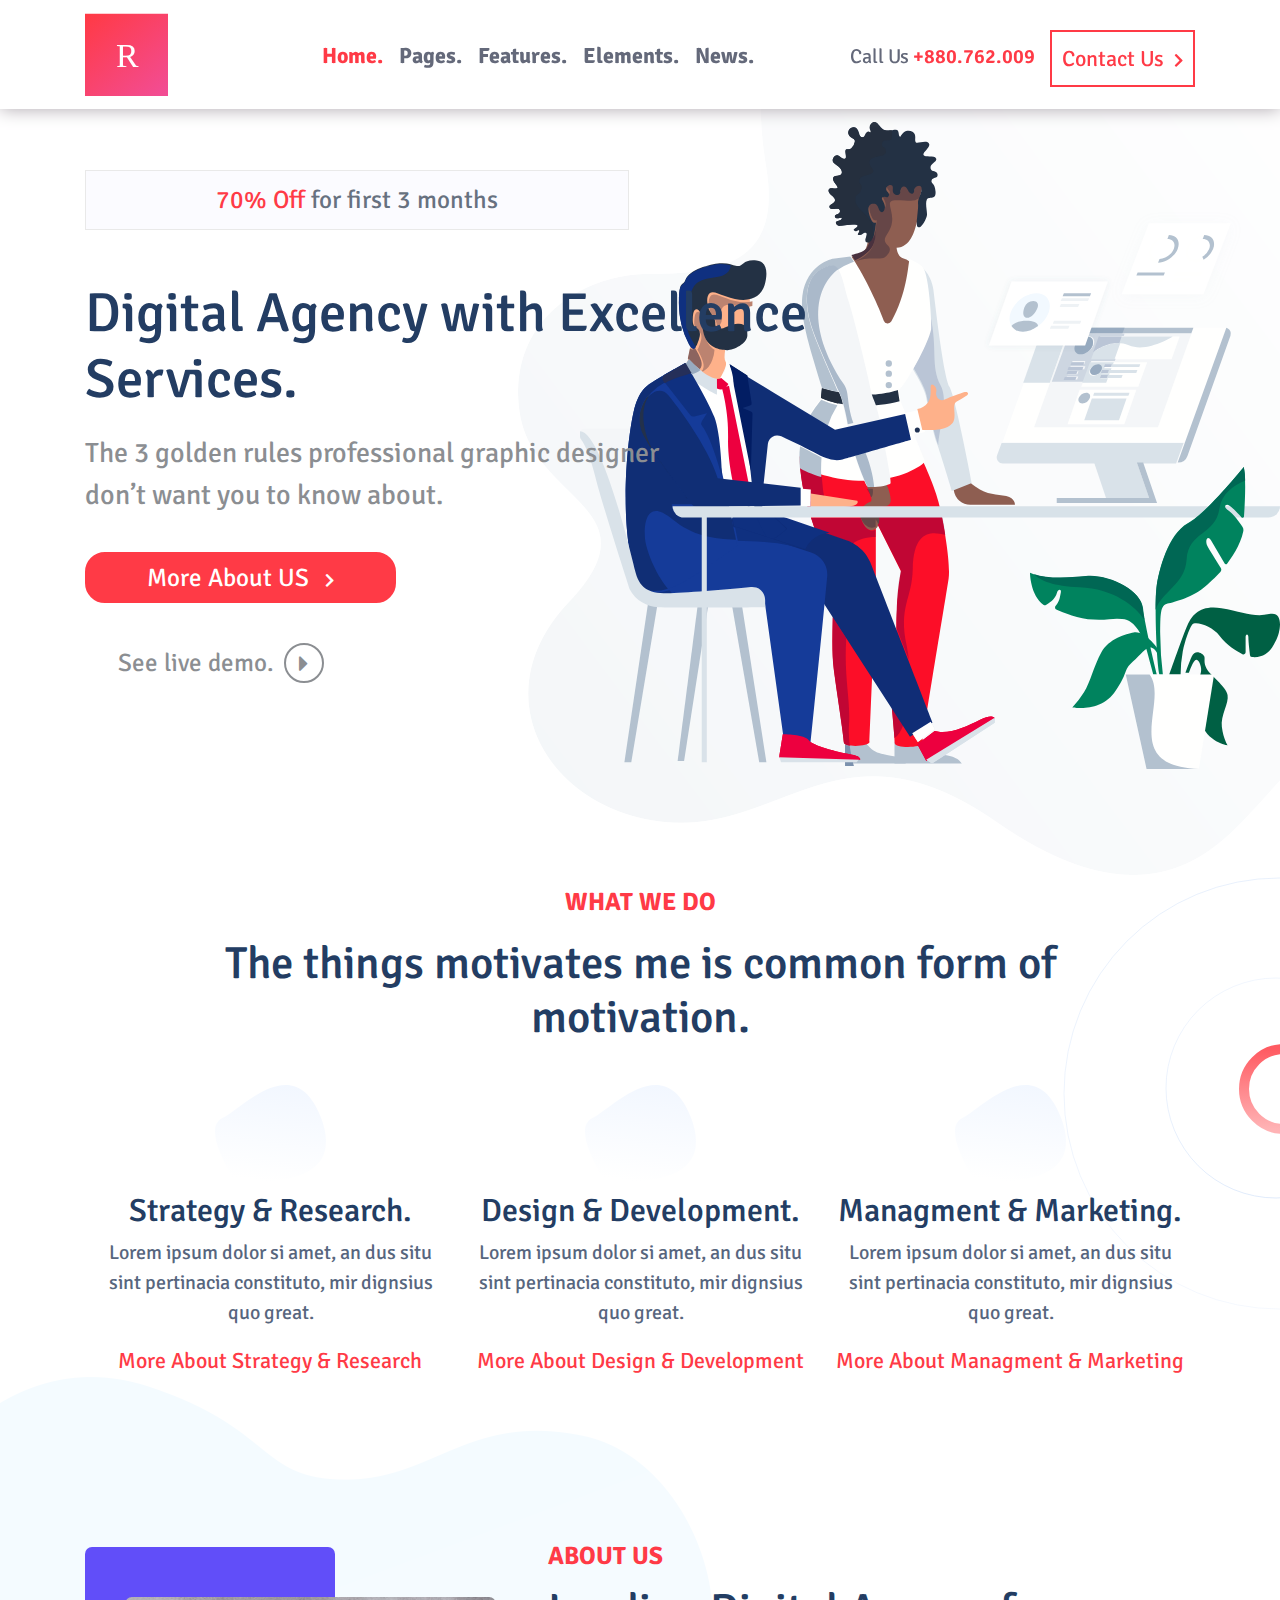
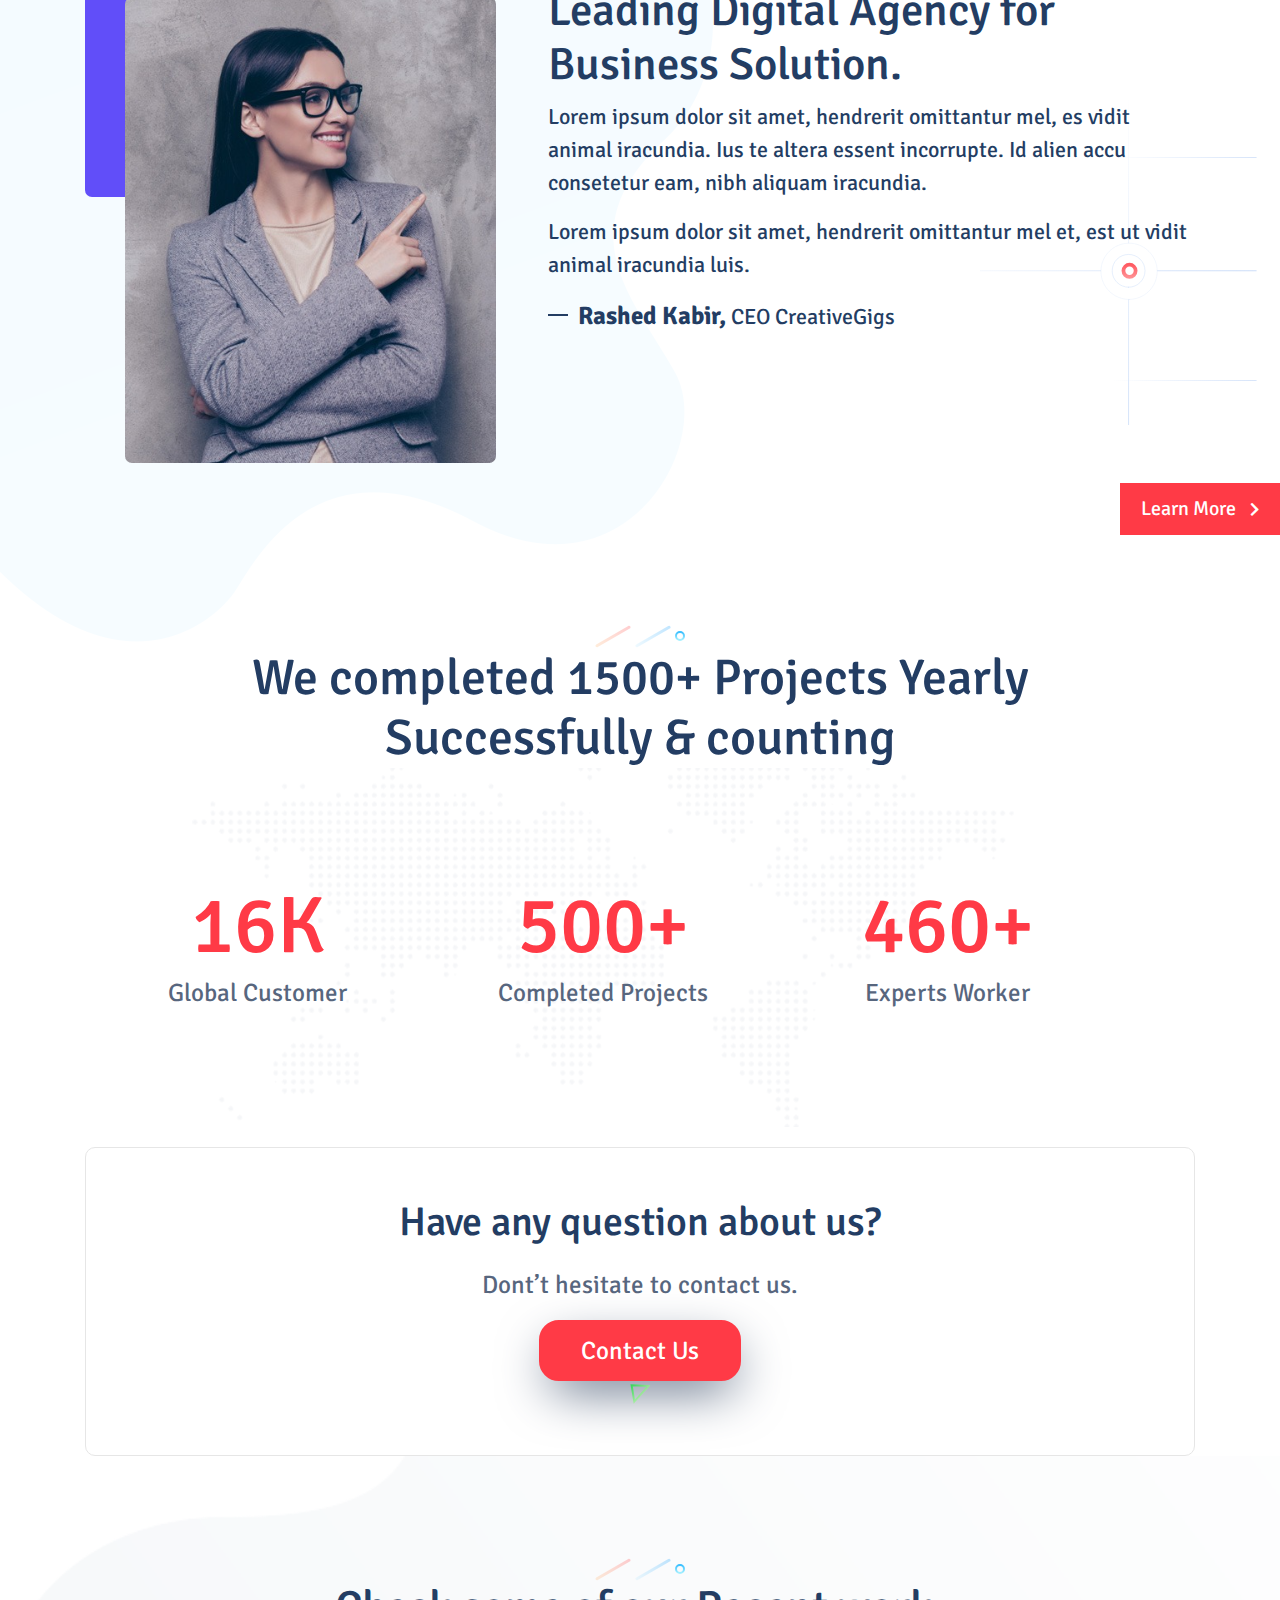
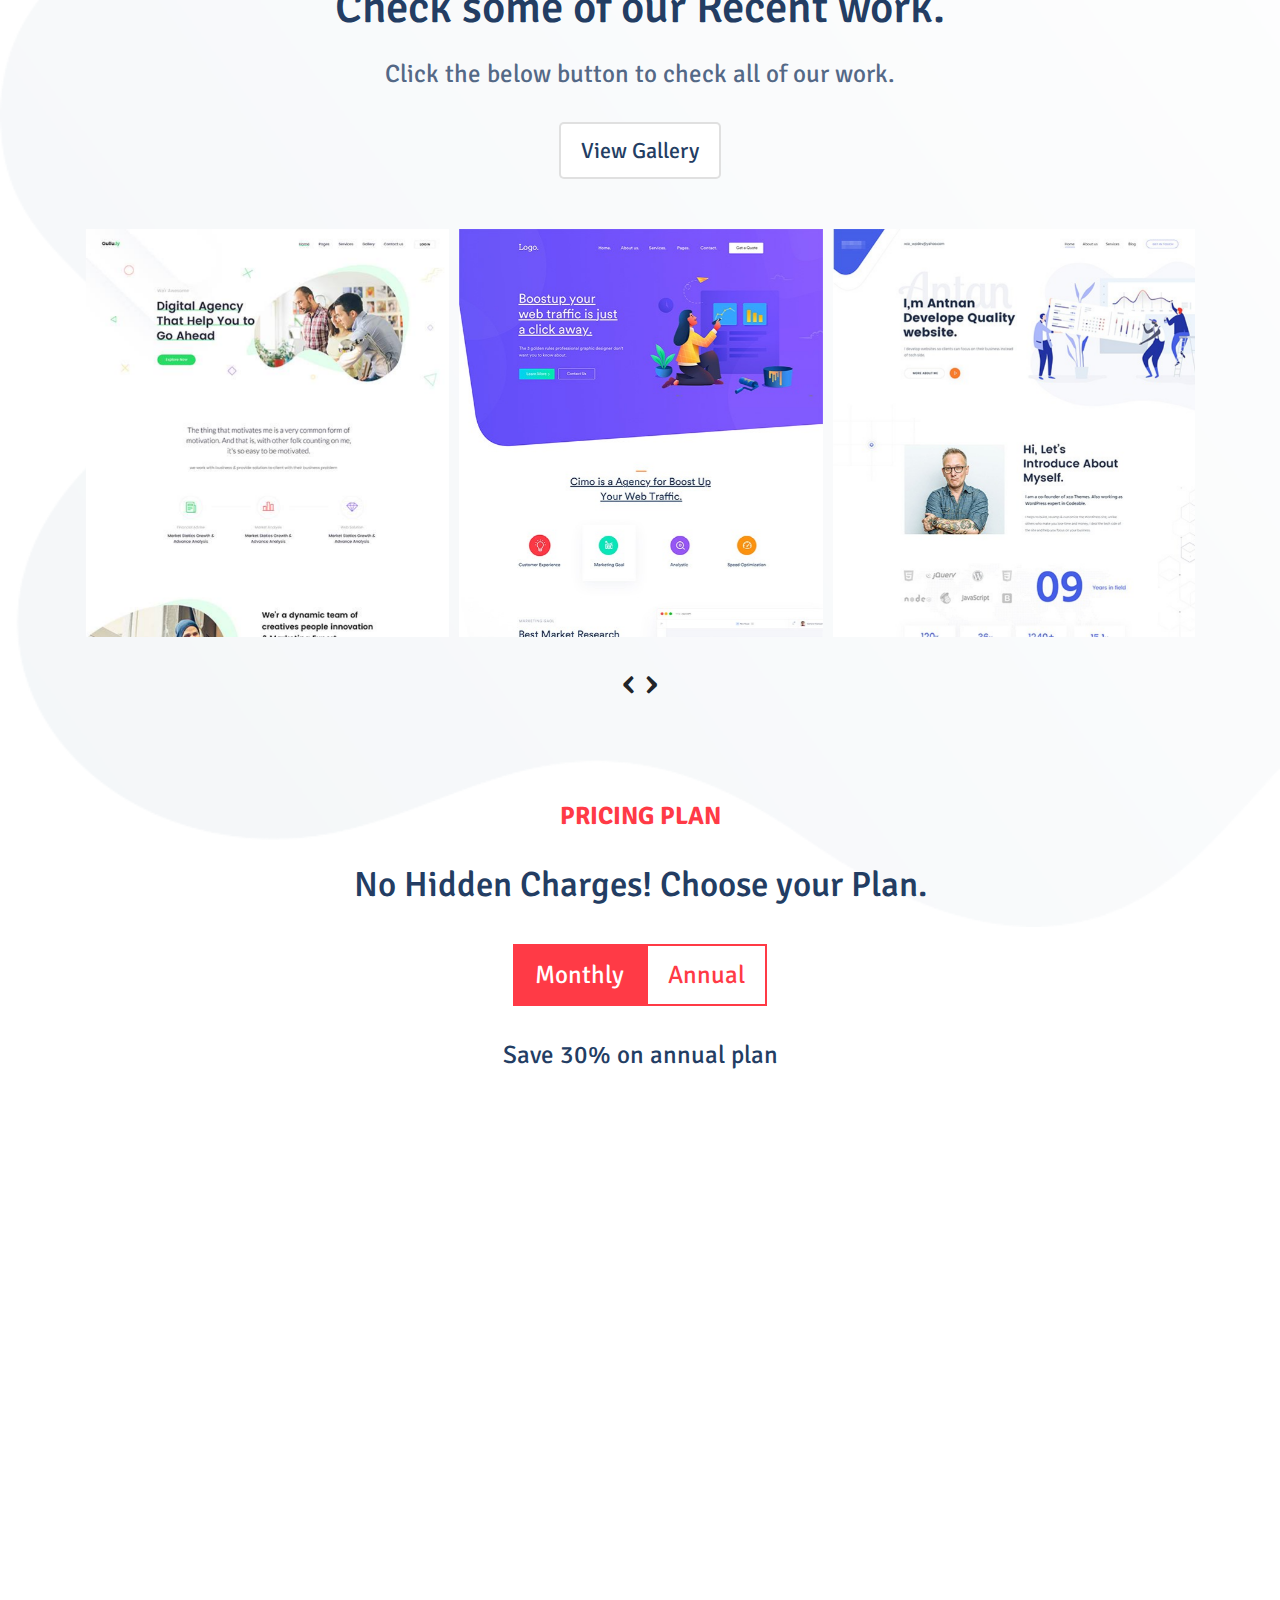
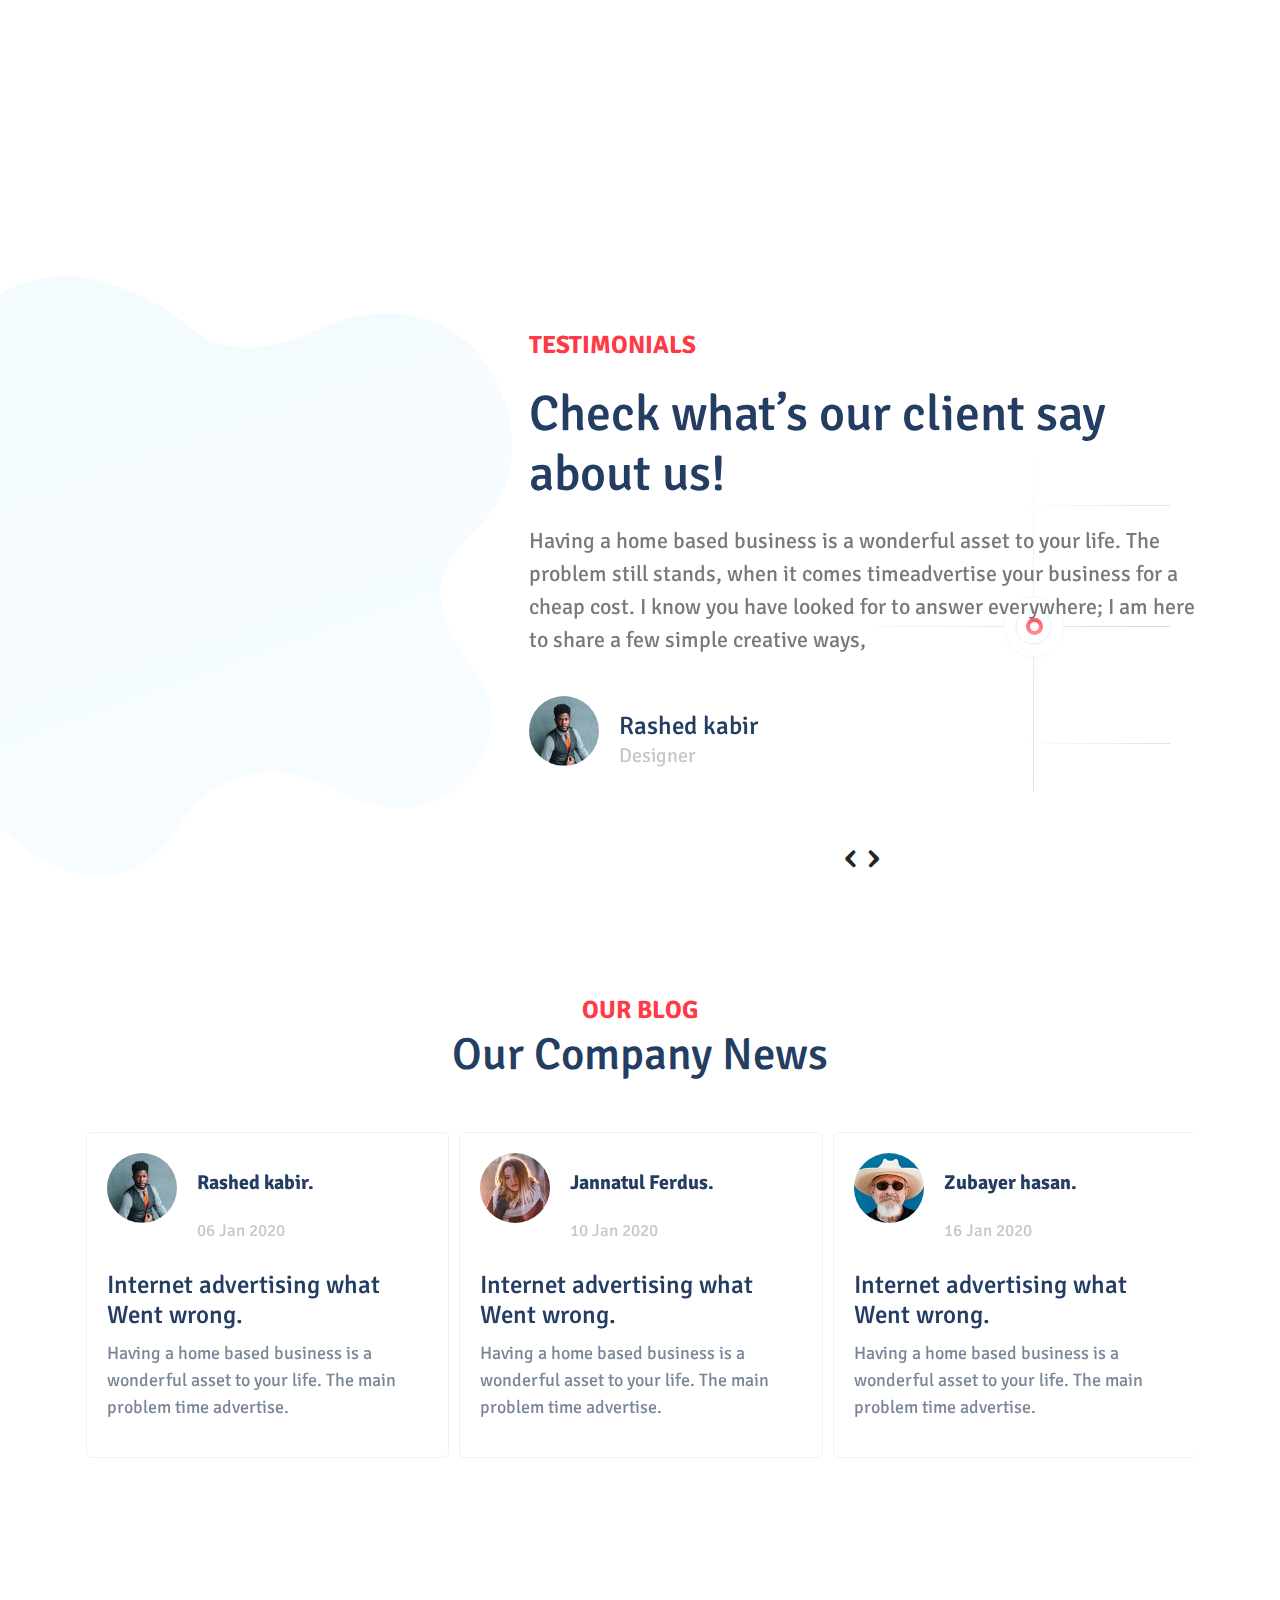
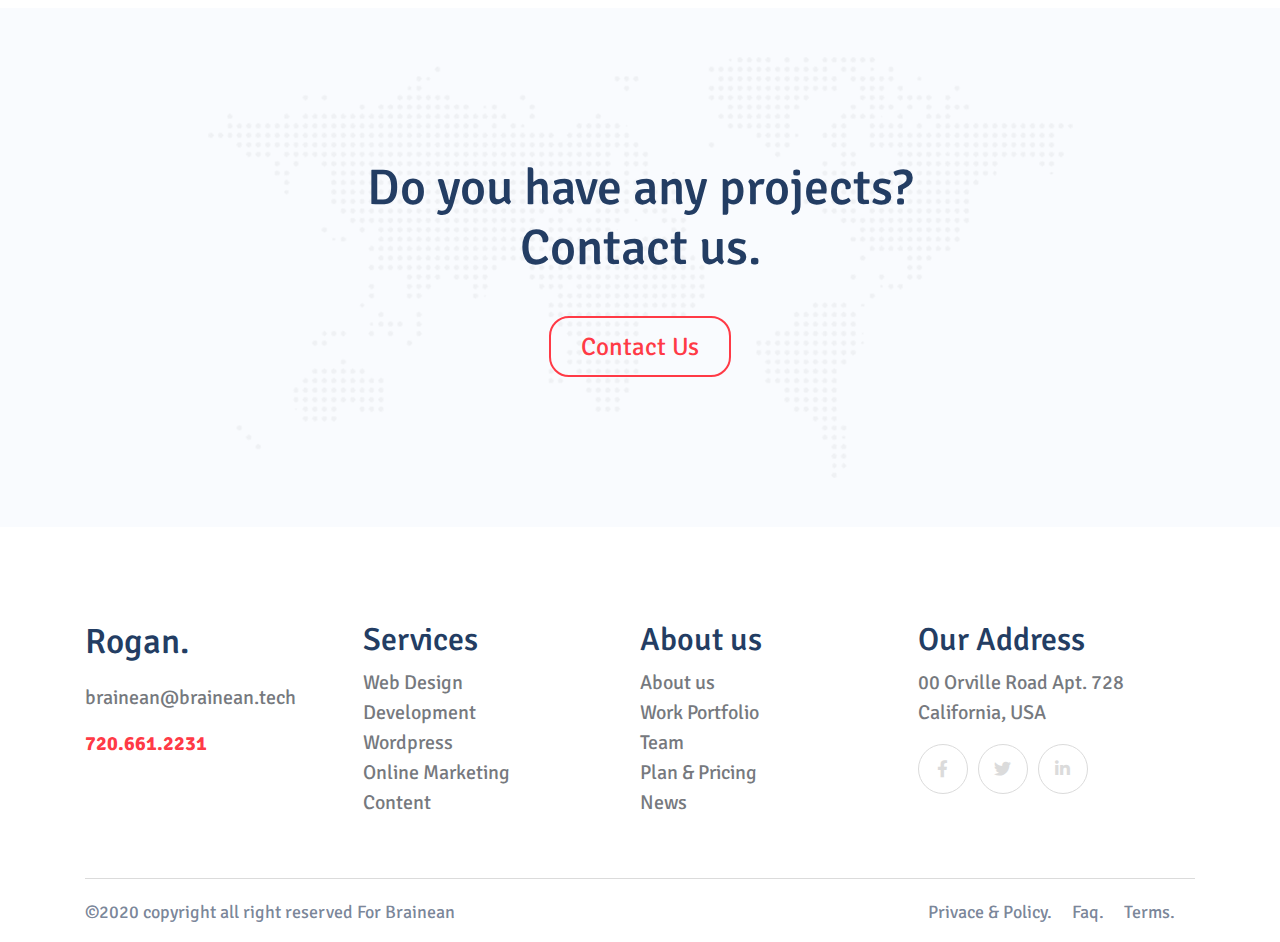
==== index.html @ cb2c621e "First Commit" ====
<!DOCTYPE html>
<html lang="en">
<head>
    <meta charset="UTF-8">
    <meta name="viewport" content="width=device-width, initial-scale=1.0">
    <meta http-equiv="X-UA-Compatible" content="ie=edge">
    <title>creativegigs</title>
    <link rel="icon" href="images/logo/logo.svg">
    <!-- ========== CSS files ========== -->
    <link rel="stylesheet" href="CSS/all.css">
    <link rel="stylesheet" href="CSS/animate.css">
    <link rel="stylesheet" href="CSS/bootstrap 4_4_1.min.css">
    <link rel="stylesheet" href="CSS/owl.carousel.min.css">
    <link rel="stylesheet" href="CSS/owl.theme.default.min.css">
    <link rel="stylesheet" href="CSS/main.css">    
    <!-- ========== google font ======== -->
    <link href="https://fonts.googleapis.com/css?family=Signika&display=swap" rel="stylesheet">
    <!-- ========== font_awesome for icons ======== -->
    <link rel="stylesheet" href="https://cdnjs.cloudflare.com/ajax/libs/font-awesome/5.12.0/css/all.min.css">
</head>
<body>
    <!-- ========== Start navbar ========== -->
    <nav class="navbar navbar-expand-lg navbar-light fixed-top">
        <div class="container">
            <a class="navbar-brand" href="index.html">
                <img src="images/logo/logo.svg" alt="">
            </a>
            <button class="navbar-toggler" type="button" data-toggle="collapse" data-target="#navbarNav" aria-controls="navbarNav" aria-expanded="false" aria-label="Toggle navigation">
            <span class="navbar-toggler-icon"></span>
            </button>
            <div class="collapse navbar-collapse" id="navbarNav">
                <ul class="navbar-nav">
                    <li class="nav-item active">
                        <a class="nav-link active" href="index.html">Home.</a>
                    </li>
                    <li class="nav-item dropdown">
                        <a class="nav-link" href="#" id="navbarDropdown" role="button" data-toggle="dropdown" aria-haspopup="true" aria-expanded="false">Pages.</a>
                        <div class="dropdown-menu" aria-labelledby="navbarDropdown">
                            <a class="dropdown-item" href="about_us.html">About Us</a>
                            <a class="dropdown-item" href="team page.html">Team</a>
                            <a class="dropdown-item" href="services.html">Services</a>
                            <a class="dropdown-item" href="contact us.html">Contact Us</a>
                        </div>
                    </li>
                    <li class="nav-item">
                        <a class="nav-link" href="#">Features.</a>
                    </li>
                    <li class="nav-item">
                        <a class="nav-link" href="#">Elements.</a>
                    </li>
                    <li class="nav-item">
                        <a class="nav-link" href="#">News.</a>
                    </li>
                </ul>
                <div class="nav_cotacts">
                    <p>Call Us <span>+880.762.009</span></p>
                    <button>Contact Us <i class="fas fa-chevron-right"></i></button>
                </div>
            </div>
        </div>
    </nav>
    <!-- ========== End navbar ========== -->
    <!-- ========== Start header ========== -->
    <header class="header">
        <div class="container">
            <div class="header_left">
                <p class="discount wow bounceInDown"><span>70% Off </span>for first 3 months</p>
                <h1 class="wow bounceInUp">Digital Agency with Excellence Services.</h1>
                <p class="wow bounceInUp" data-wow-delay = "0.3s">The 3 golden rules professional graphic designer don’t want you to know about.</p>
                <div class="more">
                    <button class="wow bounceInLeft">More About US <i class="fas fa-chevron-right"></i></button>
                    <a class="wow bounceInLeft" data-wow-delay = "0.3s" href="#">See live demo. <i class="fas fa-caret-right"></i></a>
                </div>
            </div>
        </div>
        <div class="header_right">
            <!-- Moving images --> 
            <div class="moving_header_imgs">
                <img src="images/shape/shape-1.svg" alt="">
                <img src="images/shape/shape-62.svg" alt="">
                <img src="images/shape/shape-57.svg" alt="">
                <img src="images/shape/shape-59.svg" alt="">
                <img src="images/shape/shape-56.svg" alt="">
                <img src="images/shape/shape-58.svg" alt="">
                <img src="images/shape/oval-1.svg" alt="">
            </div>
            <!-- main images --> 
            <div class="vector_images">
                <img src="images/shape/banner-shape1.svg" class="wow bounceInLeft" alt="" >
                <img src="images/shape/banner-shape2.svg" class="wow bounceInRight" alt="">
                <img src="images/shape/banner-shape3.svg" class="wow bounceInDown" alt="">
            </div>
        </div>
    </header>
    <!-- ========== End header ========== -->
    <!-- ========== Start things_motivates ========== -->
    <div class="things">
        <img src="images/shape/shape-63.svg" alt="" id="things_net_img">
        <div class="container">
            <div class="things_top">
                <p>WHAT WE DO</p>
                <h1>The things motivates me is common form of motivation.</h1>
            </div>
            <div class="things_bottom">
                <div class="thing_motive">
                    <img src="images/shape/shape-2.svg" alt="">
                    <img class="wow bounceInDown" src="images/icon/icon1.svg" alt="">
                    <h2>Strategy & Research.</h2>
                    <p>Lorem ipsum dolor si amet, an dus situ sint pertinacia constituto, mir dignsius quo great.</p>
                    <a href="#">More About Strategy & Research</a>
                </div>
                <div class="thing_motive">
                    <img src="images/shape/shape-2.svg" alt="">
                    <img class="wow bounceInDown" src="images/icon/icon2.svg" alt="">
                    <h2>Design & Development.</h2>
                    <p>Lorem ipsum dolor si amet, an dus situ sint pertinacia constituto, mir dignsius quo great.</p>
                    <a href="#">More About Design & Development</a>
                </div>
                <div class="thing_motive">
                    <img src="images/shape/shape-2.svg" alt="">
                    <img class="wow bounceInDown" src="images/icon/icon3.svg" alt="">
                    <h2>Managment & Marketing.</h2>
                    <p>Lorem ipsum dolor si amet, an dus situ sint pertinacia constituto, mir dignsius quo great.</p>
                    <a href="#">More About Managment & Marketing</a>
                </div>
            </div>
        </div>             
    </div>
    <!-- ========== End things_motivates ========== -->
    <!-- ========== start about_us ========== -->    
    <img class="wow bounceInRight" src="images/shape/shape-64.svg" id = "about_us_R_img" alt="">
    <div class="about_us">
        <div class="about_us_left">
            <img src="images/shape/shape-66.svg" alt="" id="about_net_img">
        </div>
        <div class="container">
            <div class="total_content_about">                
                <div class="about_content_left">
                    <div class="square_shape"></div>
                    <img src="images/home/1.jpg" alt="">
                </div>
                <div class="about_content_right">
                    <span>ABOUT US</span>
                    <h1>Leading Digital Agency for Business Solution.</h1>
                    <p>Lorem ipsum dolor sit amet, hendrerit omittantur mel, es vidit animal iracundia. Ius te altera essent incorrupte. Id alien accu consetetur eam, nibh aliquam iracundia.</p>
                    <p>Lorem ipsum dolor sit amet, hendrerit omittantur mel et, est ut vidit animal iracundia luis.</p>
                    <p><span id="span_about_CEO">Rashed Kabir,</span> CEO CreativeGigs</p>
                    <img class="wow bounceInRight" src="images/shape/signature.png" alt="">
                </div>
            </div>
        </div>        
    </div>
    <button id = "about_us_R_btn">Learn More <i class="fas fa-chevron-right"></i></button>
    <!-- ========== End about_us ========== -->
    <!-- ========== Start Projects ========== -->
    <div class="projects">
        <div class="container">
            <div class="projects_imgs_moving">
                <img src="images/shape/shape-55.svg" alt="">
                <img src="images/shape/shape-59.svg" alt="">      
                <img src="images/shape/shape-62.svg" alt="">        
            </div>
            <h1>We completed 1500+ Projects Yearly Successfully & counting</h1>
            <div class="total_projects">
                <div class="project_prop">
                    <h1><span class="counter">16</span>K</h1>
                    <p>Global Customer</p>
                </div>
                <div class="project_prop">
                    <h1><span class="counter">500</span>+</h1>
                    <p>Completed Projects</p>
                </div>
                <div class="project_prop">
                    <h1><span class="counter">460</span>+</h1>
                    <p>Experts Worker</p>
                </div>
            </div>
            <div class="question">
                <div class="que_left">
                    <h2>Have any question about us?</h2>
                    <p>Dont’t hesitate to contact us.</p>
                </div>
                <div class="que_right">
                    <button>Contact Us</button>
                </div>
                <img src="images/shape/shape-61.svg" alt="">
            </div>
        </div>
    </div>    
    <!-- ========== End Projects ========== -->
    <!-- ========== Start Work ========== -->
    <div class="work">
        <div class="container">
            <div class="work_imgs_moving">
                <img src="images/shape/shape-55.svg" alt="">
                <img src="images/shape/shape-59.svg" alt="">      
                <img src="images/shape/shape-62.svg" alt="">        
            </div>
            <div class="left_work">
                <h1>Check some of our Recent work.</h1>
                <p>Click the below button to check all of our work.</p>
            </div>
        </div>
        <div class="right_work">
            <button>View Gallery</button>
        </div>          
        <div class="container">                
            <div class="owl-one owl-carousel owl-theme">
                <div class="item">
                    <div class="slider_div">
                        <span>+</span>
                    </div>
                    <img src="images/portfolio/1.jpg" alt="">
                </div>            
                <div class="item">
                    <div class="slider_div">
                        <span>+</span>
                    </div>
                    <img src="images/portfolio/2.jpg" alt="">
                </div>
                <div class="item">
                    <div class="slider_div">
                        <span>+</span>
                    </div>
                    <img src="images/portfolio/3.jpg" alt="">
                </div>
                <div class="item">
                    <div class="slider_div">
                        <span>+</span>
                    </div>
                    <img src="images/portfolio/4.jpg" alt="">
                </div>
            </div>   
        </div>               
    </div>
    <!-- ========== End Work ========== -->
    <!-- ========== Start Pricing_plan ========== -->
    <div class="pricing_plan">
        <div class="container">
            <div class="pricing_header">
                <span>PRICING PLAN</span>
                <h1>No Hidden Charges! Choose your Plan.</h1>
            </div>
            <div class="pricing_buttons">
                <button class="active">Monthly</button>
                <button>Annual</button>
            </div>
            <p id="para_after_pricBTNS">Save 30% on annual plan</p>
            <!-- ======= Table ---------- -->
            <div class="price_table">
                <div class="table_pro wow bounceInLeft" data-wow-delay="1.8s" id="fir_col_TABLE">
                    <ul>
                        <li>Full Access Library</li>
                        <li>Multiple User</li>
                        <li>Refund</li>
                        <li>24/7 Support</li>
                    </ul>
                </div>
                <div class="table_pro wow bounceInLeft" data-wow-delay="1.5s">
                    <ul>
                        <li>
                            <h1>$2300<sub>/MO</sub></h1>
                            <h2>Sandwich</h2>
                            <p>REGULER</p>
                        </li>
                        <li class="false_sign">
                            <p class="mob_spec">Full Access Library</p>
                            <span>X</span>
                        </li>
                        <li class="false_sign">
                            <p class="mob_spec">Full Access Library</p>
                            <span>X</span>
                        </li>
                        <li class="false_sign">
                            <p class="mob_spec">Full Access Library</p>
                            <span>X</span>
                        </li>
                        <li class="true_sign">
                            <p class="mob_spec">Full Access Library</p>
                            <i class="fas fa-check"></i>
                        </li>
                        <li class="choosen_plan">
                            <button>Choosen Plan</button>
                            <p>Get your 30 day free trial</p>
                        </li>
                    </ul>
                </div>
                <div class="table_pro wow bounceInLeft" data-wow-delay="1s">
                    <ul>
                        <li>
                            <h1>$6000<sub>/MO</sub></h1>
                            <h2>Subway</h2>
                            <p>PREMIUM</p>
                        </li>
                        <li class="false_sign">
                            <p class="mob_spec">Full Access Library</p>
                            <span>X</span>
                        </li>
                        <li class="false_sign">
                            <p class="mob_spec">Full Access Library</p>
                            <span>X</span>
                        </li>
                        <li class="true_sign">
                            <p class="mob_spec">Full Access Library</p>
                            <i class="fas fa-check"></i>
                        </li>
                        <li class="true_sign">
                            <p class="mob_spec">Full Access Library</p>
                            <i class="fas fa-check"></i>
                        </li>
                        <li class="choosen_plan">
                            <button>Choosen Plan</button>
                            <p>Get your 30 day free trial</p>
                        </li>
                    </ul>
                </div>
                <div class="table_pro wow bounceInLeft" data-wow-delay="0.5s">
                    <ul>
                        <li>
                            <h1>$9500<sub>/MO</sub></h1>
                            <h2>Burger</h2>
                            <p>CORPORATE</p>
                        </li>
                        <li class="true_sign">
                            <p class="mob_spec">Full Access Library</p>
                            <i class="fas fa-check"></i>
                        </li>
                        <li class="true_sign">
                            <p class="mob_spec">Full Access Library</p>
                            <i class="fas fa-check"></i>
                        </li>
                        <li class="true_sign">
                            <p class="mob_spec">Full Access Library</p>
                            <i class="fas fa-check"></i>
                        </li>
                        <li class="true_sign">
                            <p class="mob_spec">Full Access Library</p>
                            <i class="fas fa-check"></i>
                        </li>
                        <li class="choosen_plan">
                            <button>Choosen Plan</button>
                            <p>Get your 30 day free trial</p>
                        </li>
                    </ul>
                </div>
            </div>
        </div>
    </div>
    <!-- ========== End Pricing_plan ========== -->
    <!-- ========== Start client_say ========== -->
    <div class="client_say">
        <div class="client_left">
            <img src="images/shape/2.png" alt="">
            <div class="clients_photos wow jello" data-wow-delay="0.8s">
                <img src="images/home/2.jpg" alt="">
                <img src="images/home/3.jpg" alt="">
                <img src="images/home/4.jpg" alt="">
                <img src="images/home/5.jpg" alt="">
                <img src="images/home/6.jpg" alt="">
                <img src="images/home/7.jpg" alt="">
                <img src="images/shape/shape-6.svg" alt="">
            </div>
        </div>
        <div class="container">
            <div class="client_right">
                <span id="client_RHEADER">TESTIMONIALS</span>
                <h1>Check what’s our client say about us!</h1>
                <div class="owl-two owl-carousel owl-theme owl_client">
                    <div class="item">
                        <p>Having a home based business is a wonderful asset to your life. The problem still stands, when it comes timeadvertise your business for a cheap cost. I know you have looked for to answer everywhere; I am here to share a few simple creative ways,</p>
                        <div class="client_info">
                            <div class="client_img">
                                <img src="images/home/2.jpg" alt="">
                            </div>
                            <div class="client_name">
                                <h1 class="client_nam">Rashed kabir</h1>
                                <p class="client_job">Designer</p>
                            </div>
                        </div>
                    </div>
                    <div class="item">
                        <p>Having a home based business is a wonderful asset to your life. The problem still stands, when it comes timeadvertise your business for a cheap cost. I know you have looked for to answer everywhere; I am here to share a few simple creative ways,</p>
                        <div class="client_info">
                            <div class="client_img">
                                <img src="images/home/3.jpg" alt="">
                            </div>
                            <div class="client_name">
                                <h1 class="client_nam">Zubayer hasan</h1>
                                <p class="client_job">Developer</p>
                            </div>
                        </div>
                    </div>                                  
                </div>
                <img id= "last_clientR_img" src="images/shape/shape-66.svg" alt="">
            </div>
        </div>        
    </div>
    <!-- ========== End client_say ========== -->
    <!-- ========== Start our_blog ========== -->
    <div class="blog">
        <div class="container">
            <span>OUR BLOG</span>
            <h1>Our Company News</h1>
            <div class="owl-three owl-carousel owl-theme">
                <div class="item">
                    <div class="blog_info">
                        <div class="blog_img">
                            <img src="images/home/2.jpg" alt="">
                        </div>
                        <div class="blog_name">
                            <h1 class="blog_nam">Rashed kabir.</h1>
                            <p class="blog_date">06 Jan 2020</p>
                        </div>
                    </div>
                        <h2>Internet advertising what Went wrong.</h2>
                        <p>Having a home based business is a wonderful asset to your life. The main problem time advertise.</p>
                    <div class="blog_item_2">
                        <div class="blog_name">
                            <h2 class="blog_nam">Rashed kabir.</h2>
                            <p class="blog_date">06 Jan 2020</p>
                            <h1>Internet advertising what Went wrong.</h1>
                            <i class="fas fa-long-arrow-alt-right"></i>
                        </div>
                    </div>
                </div>
                <div class="item">
                    <div class="blog_info">
                        <div class="blog_img">
                            <img src="images/home/5.jpg" alt="">
                        </div>
                        <div class="blog_name">
                            <h1 class="blog_nam">Jannatul Ferdus.</h1>
                            <p class="blog_date">10 Jan 2020</p>
                        </div>
                    </div>
                        <h2>Internet advertising what Went wrong.</h2>
                        <p>Having a home based business is a wonderful asset to your life. The main problem time advertise.</p>
                    <div class="blog_item_2">
                        <div class="blog_name">
                            <h2 class="blog_nam">Jannatul Ferdus.</h2>
                            <p class="blog_date">10 Jan 2020</p>
                            <h1>Internet advertising what Went wrong.</h1>
                            <i class="fas fa-long-arrow-alt-right"></i>
                        </div>
                    </div>
                </div>      
                <div class="item">
                    <div class="blog_info">
                        <div class="blog_img">
                            <img src="images/home/6.jpg" alt="">
                        </div>
                        <div class="blog_name">
                            <h1 class="blog_nam">Zubayer hasan.</h1>
                            <p class="blog_date">16 Jan 2020</p>
                        </div>
                    </div>
                        <h2>Internet advertising what Went wrong.</h2>
                        <p>Having a home based business is a wonderful asset to your life. The main problem time advertise.</p>
                    <div class="blog_item_2">
                        <div class="blog_name">
                            <h2 class="blog_nam">Zubayer hasan.</h2>
                            <p class="blog_date">16 Jan 2020</p>
                            <h1>Internet advertising what Went wrong.</h1>
                            <i class="fas fa-long-arrow-alt-right"></i>
                        </div>
                    </div>
                </div>                             
            </div>
        </div>
    </div>
    <!-- ========== End our_blog ========== -->
    <!-- ========== Start contact_us ========== -->
    <div class="contact_us">
        <div class="container">
            <h1>Do you have any projects? Contact us.</h1>
            <button>Contact Us</button>
        </div>
    </div>
    <!-- ========== End contact_us ========== -->
    <!-- ========== Start footer ========== -->
    <footer>
        <img src="images/" alt="">
        <div class="container">
            <div class="total_footer">
                <div class="footer_div">
                    <h1>Rogan.</h1>
                    <p>brainean@brainean.tech</p>
                    <span>720.661.2231</span>
                </div>
                <div class="footer_div">
                    <h2>Services</h2>
                    <a href="#">Web Design</a>
                    <a href="#">Development</a>
                    <a href="#">Wordpress</a>
                    <a href="#">Online Marketing</a>
                    <a href="#">Content</a>
                </div>
                <div class="footer_div">
                    <h2>About us</h2>
                    <a href="#">About us</a>
                    <a href="#">Work Portfolio</a>
                    <a href="#">Team</a>
                    <a href="#">Plan & Pricing</a>
                    <a href="#">News</a>
                </div>
                <div class="footer_div">
                    <h2>Our Address</h2>
                    <p>00 Orville Road Apt. 728 California, USA</p>
                    <div class="icons_footer">
                        <i class="fab fa-facebook-f"></i>
                        <i class="fab fa-twitter"></i>
                        <i class="fab fa-linkedin-in"></i>
                    </div>
                </div>
            </div>
            <div class="footer_copyrights">
                <p>&copy;2020 copyright all right reserved For Brainean</p>
                <ul>
                    <li>
                        <a href="">Privace & Policy.</a>
                    </li>
                    <li>
                        <a href="">Faq.</a>
                    </li>
                    <li>
                        <a href="">Terms.</a>
                    </li>
                </ul>
            </div>
        </div>
    </footer>
    <!-- ========== End footer ========== -->   
    <!-- ========== Javascript files ========== -->
    <script src="JS/jquery 3_4_1.min.js"></script>
    <script src="JS/propper 1_16.min.js"></script>
    <script src="JS/bootstrap 4_4_1.min.js"></script>
    <script src="JS/owl.carousel.min.js"></script>
    <script src="JS/wow.min.js"></script>
    <!-- counter -->
    <script src="JS/waypoints.min.js"></script>
    <script src="JS/jquery.counterup.min.js"></script>
    <script>
        jQuery(document).ready(function($) {
            $('.counter').counterUp({
                delay: 5,
                time: 500
            });
        });
    </script>
    <script src="JS/main.js"></script>
</body>
</html>
---- CSS/main.css ----
/*
author:    [Brainean] 
email:     [brainean@brainean.tech] 
website:   [www.brainean.tech] 
*/

/* ========== Very small mobiles ========== */

/* ========== Generial ========== */
html , body {
    height: 100%;
    width: 100%;
}

body {
    font-family: 'Signika', sans-serif;
}

h1 , h2 {
    color: #233D63;
}

h1 {
    font-size: 35px;
}

a , a:hover {
    text-decoration: none;
}
/* ========== navbar ========== */
nav {
    background:#fff;
    -webkit-box-shadow: 0px 0px 17px 0px rgba(173,166,173,1);
    -moz-box-shadow: 0px 0px 17px 0px rgba(173,166,173,1);
    box-shadow: 0px 0px 17px 0px rgba(173,166,173,1);   
}
nav .navbar-brand img {
    width: 50%;
}

nav .navbar-nav {
    display: flex;
    align-items: center;    
    padding-bottom: 20px; 
}

nav .nav_cotacts {
    text-align: center;
    padding-bottom: 40px;
}

.navbar-light .navbar-nav .nav-link ,
nav .nav_cotacts p {
    font-size: 20px;
    color: #64697A;
}

.navbar-light .navbar-nav .dropdown .dropdown-menu .dropdown-item {
    color: #FF3A46;
    font-weight: 800;
}

.navbar-light .navbar-nav .dropdown .dropdown-menu .dropdown-item:hover {
    color: #ffff;
    background: #FF3A46;
}

.navbar-light .navbar-nav .nav-link:hover ,
.navbar-light .navbar-nav .nav-link.active {    
    color: #FF3A46;
}

nav .nav_cotacts span {
    color: #FF3A46;
    font-weight: 600;
}

nav .nav_cotacts button {
    color: #FF3A46;
    padding: 5px 15px;
    font-size: 20px;
    background: none;
    border: 1px solid #FF3A46;
    transition: 0.4s ease-in-out;
    outline: none;
} 

nav .nav_cotacts button:hover {
    background: #FF3A46;
    color: #fff;
}

.nav_cotacts button i {
    margin: 10px 0 0 5px;
    font-size: 15px;
}

/* ========== header ========== */
header {
    display: flex;
    align-items: center;
    flex-direction: column;
    position: relative;
    background-image: url("../images/shape/1.png");
    background-repeat: no-repeat;
    background-position: bottom left;
    padding: 40px 0;
}
header .header_left {
    margin-top: 120px;
    text-align: center;
}

.header_left .discount {
    background: #FBFBFF;
    border: 1px solid #E9E9E9;
    color: #677180;
    text-align: center;
    font-size: 17px;
    padding: 5px 0;
}

.header_left .discount span {
    color: #FF3A46;
} 

.header_left p {
    color: #8b8e92;
    font-size: 20px;
}

.header_left .more {
    display: flex;
    flex-flow: column;
}

.header_left button {
    color: #fff;
    font-size: 20px;    
    background:#FF3A46;
    padding: 5px 0;
    border-radius: 20px;
    border: 2px solid #FF3A46;
    transition: 0.4s ease-in-out;
    margin-bottom: 20px;
}

.header_left button:hover {
    background: #fff;
    color: #FF3A46;
}

.header_left button i {
    margin-left: 10px;
    font-size: 15px;
}

.header_left .more a {
    cursor: pointer;
    color: #8b8e92;
    font-size: 20px;
    display: flex;
    align-items: center;
    justify-content: center;
    transition: 0.4s ease-in-out;
    margin-bottom: -50px;
    z-index: 5;
}

.header_left .more a:hover {
    color: #FF3A46;
}

.header_left .more a:hover i {
    border: 2px solid #FF3A46;
}

.header_left .more a i {
    display: flex;
    align-items: center;
    justify-content: center;
    margin-left: 10px;
    height: 40px;
    width: 40px;
    border-radius: 50%;
    font-size: 25px;
    border: 2px solid #8b8e92;
}

.header_right .moving_header_imgs img:nth-child(1) {
    animation: image_1_moving 30s ease alternate infinite;
}

@keyframes image_1_moving {
    0% {
        transform: translateX(150px) translateY(-150px) rotate(-30deg);
    } 

    30% {
        transform: translateX(150px) rotate(45deg);
    }

    60% {
        transform: translateX(150px) translateY(-50px) rotate(-70deg);
    }

    90% {
        transform: translateY(-100px) rotate(-90deg);
    }
}

.header_right .moving_header_imgs img:nth-child(2) {
    animation: image_2_moving 30s ease alternate infinite;  
}

@keyframes image_2_moving {
    0% {
        transform: translateY(-200px);
    } 

    100% {
        transform: translateX(250px) translateY(50px);
    }
}

.header_right .moving_header_imgs img:nth-child(3) {
    animation: image_3_moving 10s ease alternate infinite;
}

@keyframes image_3_moving {
    0% {
        transform: translateY(-400px) rotate(-30deg);
    }

    100% {
        transform: translateY(-200px) rotate(-90deg);
    }
}

.header_right .moving_header_imgs img:nth-child(4) {
    animation: image_4_moving 10s ease alternate infinite;    
}

@keyframes image_4_moving {
    0% {
        transform: translateY(50px) translateX(50px) rotate(30deg);
    }
    
    100% {
        transform: translateX(-80px) rotate(-90deg);
    }
}
.header_right .moving_header_imgs img:nth-child(5) {
    animation: image_5_moving 10s ease alternate infinite;    
}

@keyframes image_5_moving {
    0% {
        transform:  translateY(-400px) translateX(100px) rotate(-30deg);
    }
    
    100% {
        transform: translateY(-200px) translateX(120px) rotate(-90deg);
    }
}

.header_right .moving_header_imgs img:nth-child(6) {
    animation: image_6_moving 10s ease alternate infinite;    
}

@keyframes image_6_moving {
    0% {
        transform:  translateY(-400px) translateX(-20px);
    }
    
    50% {
        transform: translateY(-450px) translateX(100px);
    }

    100% {
        transform: translateY(-400px) translateX(-100px);
    }
}

.header_right .moving_header_imgs img:nth-child(7) {
    animation: image_7_moving 10s ease alternate infinite;       
}

@keyframes image_7_moving {
    0% {
        transform:  translateY(-300px) translateX(-100px);
    }

    50% {
        transform: translateY(-200px);
    }
    
    100% {
        transform: translateY(-300px) translateX(0px);
    }
}

header .header_right .vector_images img {
    display: none;
}

/* ========== Start things_motivates ========== */

.things {
    padding: 40px 0;
    text-align: center;
    display: flex;
    align-items: center;
    justify-content: center;  
    margin-top: -70px; 
}

#things_net_img {
    display: none;
}

.things .things_top p {
    color: #FF3A46;
    font-weight: 700;
    font-size: 20px;
}

.things .things_top h1 {
    margin-bottom: 20px;
}

.things .thing_motive p {
    color: #57667E;
    font-size: 20px;
}

.things .thing_motive {
    padding: 20px 0;
}

.things .thing_motive a{
    color: #FF3A46;
}

.things .thing_motive a:hover {
    text-decoration: underline;
}

.things .thing_motive img:nth-child(1) {
    position: relative;
    animation: rot_img1 30s ease alternate infinite;
} 

@keyframes rot_img1 {
    0% {
        transform: rotateZ(30deg);
    }

    100% {
        transform: rotateZ(360deg);
    }
}

.things .thing_motive img:nth-child(2) {
    position: absolute;
    margin-top: 10px;
    margin-left: -100px;
}


/* ========== start about_us ========== */
.about_us {
    padding: 100px 0;
    position: relative;
    padding-bottom: 50px;
    background-image: url("../images/shape/2.png");
    background-repeat: no-repeat;
    background-position: left bottom;
    z-index: -1;
}

#about_net_img {
    position: absolute;
    margin-top: 150px;
    width: 300px;
    right: 0;
    z-index: -1;
}

.total_content_about {
    display: flex;
    flex-direction: column-reverse;    
}

.total_content_about .about_content_right p {
    color: #233D63;
    font-size: 20px;
}

.total_content_about .about_content_right span {    
    color: #FF3A46;
    font-weight: 800;
    font-size: 20px;
}


.total_content_about .about_content_right #span_about_CEO::before {
    content: '';
    width: 20px;
    height: 2px;
    left: 15px;
    margin-top: 15px;
    position: absolute;
    background: #233D63;
} 

.total_content_about .about_content_right #span_about_CEO {    
    color: #233D63;
    font-weight: 900;
    margin-left: 30px;
}

.about_us .about_content_left .square_shape {
    height: 150px;
    width: 150px;
    background: #614EF9; 
    border-radius: 7px;     
}

.about_us .about_content_left img {
    width: 90%;
    margin-top: -100px;
    margin-left: 30px;  
    border-radius: 7px;           
}

#about_us_R_img {
    right: 0;
    margin-top: -200px;
    position: absolute;
    z-index: -1;
}

#about_us_R_btn {
    text-align: center;
    padding: 10px 20px;
    background: #FF3A46;
    border: 1px solid #FF3A46;
    font-size: 20px;
    margin-top: 0px;
    float: right;
    color: #fff;
    top: 20px;
    right: 4px;
    bottom: 4px;
    left: 4px;
}

#about_us_R_btn:hover {
    box-sizing: content-box;
    outline: 2px solid #fff;
    outline-offset: -5px;
} 

#about_us_R_btn .fa-chevron-right {
    margin-left: 10px;
    font-size: 15px;
    margin-top: 5px;
}

/* ========== Start Projects ========== */

.projects {
    padding: 40px 0;
    padding-top: 60px;
    text-align: center;
}

.projects .projects_imgs_moving img:nth-child(1) , 
.work .work_imgs_moving img:nth-child(1) {
    animation: projs_1_moving 10s ease alternate infinite;
}

@keyframes projs_1_moving {
    0% {
        transform: translateX(0px) translateY(-100px) rotate(-30deg);
    } 

    50% {
        transform: translateX(0px) rotate(45deg);
    }

    100% {
        transform: translateY(-50px) rotate(-90deg);
    }
}

.projects .projects_imgs_moving img:nth-child(2) ,
.work .work_imgs_moving img:nth-child(2) {
    animation: projs_2_moving 10s ease alternate infinite;
}

@keyframes projs_2_moving {
    0% {
        transform: translateX(20px) translateY(0px) rotate(-30deg);
    } 

    50% {
        transform: translateX(90px) rotate(45deg);
    }

    100% {
        transform: translateY(150px) rotate(-90deg);
    }
}

.projects .projects_imgs_moving img:nth-child(3) ,
.work .work_imgs_moving img:nth-child(3) {
    animation: projs_3_moving 10s ease alternate infinite;
}

@keyframes projs_3_moving {
    0% {
        transform: translateY(0px) rotate(-30deg);
    }

    50% {
        transform: translateY(150px) translateX(-50px) rotate(-90deg);
    }

    100% {
        transform: translateX(50px) rotate(-90deg);
    }
}

.total_projects {
    display: flex;
    flex-direction: column;
    background-image: url("../images/shape/map.png");
    background-repeat: no-repeat;
    background-position: center;
}

.total_projects .project_prop h1 {
    color: #FF3A46;
    font-size: 80px;
    margin-top: 10px;
}

.total_projects .project_prop p {
    color: #57667E;
    font-size: 20px;
    margin-top: -20px;
}

.projects .question {
    margin-top: 20px;
    border: 1px solid #E6E6E6;
    border-radius: 10px;
    padding: 20px 10px;
}

.projects img {
    animation: projs_4_moving 10s ease alternate infinite;
}

@keyframes projs_4_moving {
    0% {
        transform: translateX(120px) rotate(0deg);
    }

    100% {
        transform: translateX(120px) rotate(360deg);
    }
}

.projects .question p {
    color: #57667E;
    font-size: 18px;
}

.projects .question .que_right button {
    background: #FF3A46;
    color: #fff;
    font-size: 20px;
    padding: 5px 25px;
    border-radius: 20px;
    border: 2px solid #FF3A46;
    -webkit-box-shadow: 2px 18px 51px -10px rgba(87,102,126,1);
    -moz-box-shadow: 2px 18px 51px -10px rgba(87,102,126,1);
    box-shadow: 2px 18px 51px -10px rgba(87,102,126,1);
    transition: 0.4s ease-in-out;
}

.projects .question .que_right button:hover {
    box-shadow:none;
    background: #fff;
    color: #FF3A46;
}

/* ========== Start Work ========== */
.work {
    display: flex;
    flex-direction: column;
    align-items: center;
    justify-content: center;
    padding: 50px 0;
    text-align: center;
    background-image: url("../images/shape/1.png");
    background-position: center;
    background-repeat: no-repeat;
    background-size: cover;
}
.owl-theme .owl-dots {
    display: none;
}

.owl-one .item {
    position: relative;
}

.owl-one .item .slider_div {
    position: absolute;
    display: flex;
    align-items: center;
    justify-content: center;
    color: #fff;
    font-size: 10vh;
    height: 0%;
    width: 0%;
    margin: 50% 50%;
    background: rgba(26,26,26,0.5);
    transition: 0.4s ease-in-out;
}

.owl-one .item .slider_div span {
    transition: 0.4s ease-in-out;
    display: none;
}

.owl-one .item:hover .slider_div span {
    display: block;
}

.owl-one .item:hover .slider_div {
    height: 100%; 
    width: 100%;
    margin: 0;
}

.owl-one .owl-nav button.owl-next, 
.owl-one .owl-nav button.owl-prev {
    font-size: 40px;
}


.owl-one .owl-nav button.owl-next:hover , 
.owl-one .owl-nav button.owl-prev:hover {
    background: none;
    color: #FF3A46;
}

.owl-one .owl-nav button.owl-next:focus , 
.owl-one .owl-nav button.owl-prev:focus {
    outline: none;
}

.work .right_work button {
    background: #fff;
    color: #233D63;
    padding: 10px 20px;
    border: none;
    border-radius: 5px;
    border: rgba(151,151,151,0.3) solid 2px;
    transition: 0.4s ease-in-out;
    margin: 20px 0 40px 0;
}

.work .right_work button:hover {
    background: #FF3A46;
    color: #fff;
    border: #FF3A46 solid 2px;
}
.work .left_work p {
    color: #546886;
}

/* ========== Start Pricing_plan ========== */

.pricing_plan {
    padding: 50px 0;
}

.pricing_plan .pricing_header {
    display: flex;
    flex-flow: column;
    align-items: center;
    justify-content: center;
    text-align: center;
}

.pricing_header span {
    color: #FF3A46;
    font-weight: 800;
    margin-bottom: 30px;
}

.pricing_buttons {
    display: flex;
    justify-content: center;
    text-align: center;
    margin: 30px 0;
}

.pricing_buttons button {
    color: #FF3A46;
    background: #fff;
    border: 2px solid #FF3A46;
    padding: 10px 20px;
}

.pricing_buttons button.active {
    background: #FF3A46;
    color: #fff;
} 

#para_after_pricBTNS {
    text-align: center;
    color: #233D63;
    font-size: 18px;
    margin-top: 10px;
}

.price_table .table_pro {
    display: flex;
    flex-flow: column;
    margin-bottom: 40px;
}

.price_table .table_pro ul {
    padding: 0 !important;
}

.price_table .table_pro li{
    text-align: center;
    list-style: none;
    border: 1px solid #E0E9EF;
    border-bottom: none;
    padding: 20px 0;
}

.price_table .table_pro li:last-child {
    border-bottom: 1px solid #E0E9EF;
}

.price_table .table_pro li h1 {
    color: #FF3A46;
}

.price_table .table_pro li h1 sub {
    font-size: 20px;
}

.price_table .table_pro li p {
    color: rgba(35,61,99,0.35);
}

.price_table .table_pro .false_sign span {
    color: red;
    font-size: 1rem;
    font-weight: 900;
}

.price_table .table_pro li .fa-check {
    color: #00e953;
}

.price_table .table_pro .choosen_plan button {
    border: 1px solid rgba(35,61,99,0.35);
    background: none;
    color: #233D63;
    border-radius: 20px;
    padding: 10px 30px;
    transition: 0.4s ease-in-out;
    margin-bottom: 10px;
} 

.price_table .table_pro .choosen_plan button:hover {
    background: #FF3A46;
    color: #fff;
    -webkit-box-shadow: 6px 3px 52px -16px rgba(84,84,92,1);
    -moz-box-shadow: 6px 3px 52px -16px rgba(84,84,92,1);
    box-shadow: 6px 3px 52px -16px rgba(84,84,92,1);
}

#fir_col_TABLE {
    display: none;
}

#fir_col_TABLE ul li {
    color: #233D63;
}

/* ========== Start client_say ========== */

.client_say .client_left {
    display: none;
}
.client_right {
    position: relative;
}

.client_right #client_RHEADER {
    color: #FF3A46;
    font-size: 25px;
}

.client_right h1 {
    margin: 20px 0;
}

.client_right p {
    color: #76797e;
    font-size: 18px;
    margin-bottom: 40px;
}
.client_right #last_clientR_img {
    position: absolute;
    margin-top: -400px;
    right: 0;
}

.client_say .client_right .owl-two .item {
    box-shadow: none;
}

.client_say .owl-two .owl-next:hover ,
.client_say .owl-two .owl-prev:hover {
    background: none;
}

.client_say .client_right .client_info {
    display: flex;
}

.client_say .client_right .client_img {    
    margin-right: 20px;
}

.client_say .client_right .client_img img {
    border-radius: 50%;
    width: 70px;
    height: 70px;
}

.client_say .client_right .client_name h1 {
    font-size: 25px;
    margin-top: 25px;
    line-height: 10px;
}    

.client_say .client_right .client_name p {
    color: #c7c7c7;
    font-size: 17px;
    margin-top: -10px;
}

/* ========== Start our_blog ========== */

.blog {
    padding: 50px 0; 
    text-align: center;
}

.blog span {
    color: #FF3A46;
    font-size: 17px;
    font-weight: 700;
}

.blog h2 {
    margin: 10px 0;
    font-size: 25px;
}

.blog p {
    font-size: 18px;
    color: rgba(87,102,126,0.8);
}

.blog .owl-three .item {
    box-shadow: none;
    padding: 20px;
    border: 1px solid #f1f1f1;
    border-radius: 5px;
    text-align: left;
    position: relative;
}

.blog .owl-three .owl-nav {
    display: none;
}

.blog .blog_info {
    display: flex;
}

.blog .blog_img {    
    margin-right: 20px;
}

.blog .blog_img img {
    border-radius: 50%;
    width: 70px;
    height: 70px;
}

.blog .blog_name h1 {
    font-size: 20px;
    margin-top: 25px;
    line-height: 10px;
}    

.blog .blog_name p {
    color: #c7c7c7;
    font-size: 17px;
}

.blog .owl-three .item .blog_item_2 {
    position: absolute;
    border: none;
    border-radius: 5px;
    text-align: left;
    background: #FF3A46;
    width: 100%;
    overflow: hidden;
    height: 0;
    left: 0;
    bottom: 0;    
    transition: 0.4s ease-in-out;
}

.blog .owl-three .item:hover .blog_item_2 {
    height: 100%;
    top: 0;
    bottom: 0;
}

.blog .blog_item_2 .blog_name h2 {
    margin-top: 40px;
}

.blog .blog_item_2 .blog_name h2 ,
.blog .blog_item_2 .blog_name p {
    color: #fff;
    margin-left: 20px;
} 

.blog .blog_item_2 .blog_name h1 {
    color: #fff;
    line-height: 30px;
    font-size: 27px;
    margin: 30px 0 0 20px;
} 

.blog .blog_item_2 .blog_name i {
    color: #fff;
    font-size: 30px;
    margin-top: 20px;
    margin-left: 20px;
} 

/* ========== Start contact_us ========== */

.contact_us {
    background: #F9FBFE;
    background-image: url("../images/shape/map2.png");
    background-repeat: no-repeat;
    background-position: center;
    padding: 50px 0;
    text-align: center;
}

.contact_us button {
    border: 2px solid #FF3A46;
    background: none;
    color: #FF3A46;
    border-radius: 20px;
    padding: 10px 30px;
    transition: 0.4s ease-in-out;
    margin-top: 10px;
} 

.contact_us button:hover {
    background: #FF3A46;
    color: #fff;
    -webkit-box-shadow: 6px 3px 52px -16px rgba(84,84,92,1);
    -moz-box-shadow: 6px 3px 52px -16px rgba(84,84,92,1);
    box-shadow: 6px 3px 52px -16px rgba(84,84,92,1);
}

/* ========== Start footer ========== */

footer {
    padding: 50px 0;
}

footer .total_footer {
    display: flex;
    flex-direction: column;    
}

.total_footer .footer_div {
    margin-bottom: 20px;
}

.total_footer .footer_div:nth-child(2) ,
.total_footer .footer_div:nth-child(3) {
    display: flex;
    flex-direction: column;
}

.total_footer .footer_div p , 
.total_footer .footer_div a {
    color: #76797e;
    font-size: 18px;
}

.total_footer .footer_div a:hover ,
.footer_copyrights ul li a:hover {
    color: #FF3A46;
}

.total_footer .footer_div:nth-child(1) p {
    margin-top: 20px;
}

.total_footer .footer_div:nth-child(1) span {
    color: #FF3A46;
    font-size: 20px;
    font-weight: 700;
}

.icons_footer {
    display: flex;
}

.icons_footer i {
    display: flex;
    align-items: center;
    justify-content: center;
    border-radius: 50%;
    height: 50px;
    width: 50px;
    font-size: 17px;
    border: 1px solid #dbdbdb;
    margin-right: 10px;
    color: #dbdbdb;
    transition: 0.4s ease-in-out;
}

.icons_footer i:hover {
    background: #FF3A46;
    border: 1px solid #FF3A46;
    color: #fff;
}

.footer_copyrights {
    border-top: 1px solid #dbdbdb;
    margin-top: 20px;
    padding-top: 20px;
}

.footer_copyrights ul li a,
.footer_copyrights p {
    color: rgba(87,102,126,0.8);
    font-size: 18px;
}

.footer_copyrights ul {
    display: flex;
}

.footer_copyrights ul li {
    list-style: none;
    margin-right: 20px;

}

/* ################################################################## */

/* Small devices (landscape phones, 576px and up) */
@media (min-width: 576px) {

    body {
        overflow-X: hidden;
    }

    /* ========== header ========== */
    header {
        flex-direction: row;
        padding: 50px 0;
        background-position: bottom left;
        z-index: 0;
    }
    header .header_left {
        text-align: initial;
        padding-bottom: 400px;
        z-index: 5;
    }

    .header_left .discount {
        font-size: 17px;
        padding: 5px 0;
        width: 70%;
    }

    .header_left button ,
    .header_left a {
        width: 50%;
    }

    header .header_right {
        position: absolute;
        width: 100%;
        height: 100%;
        right: 0;
        z-index: -1;
    }
    
    .vector_images {
        position: relative;
    }

    header .header_right .vector_images img {
        display: flex;
        position: absolute;        
    }

    header .header_right .vector_images img:nth-child(1) {
        right: 0;
        width: 450px;
        margin-top: 200px;        
    }

    header .header_right .vector_images img:nth-child(2) {
        right: 0;
        width: 175px;
        margin-top: 255px;        
    }

    header .header_right .vector_images img:nth-child(3) {
        right: 0;
        width: 150px;
        margin-top: 430px;
    }

    /*
    .header_right img:nth-child(1) {
        animation: image_1_moving 30s ease alternate infinite;
    }

    @keyframes image_1_moving {
        0% {
            transform: translateX(150px) translateY(-150px) rotate(-30deg);
        } 

        30% {
            transform: translateX(150px) rotate(45deg);
        }

        60% {
            transform: translateX(150px) translateY(-50px) rotate(-70deg);
        }

        90% {
            transform: translateY(-100px) rotate(-90deg);
        }
    }

    .header_right img:nth-child(2) {
        animation: image_2_moving 30s ease alternate infinite;  
    }

    @keyframes image_2_moving {
        0% {
            transform: translateY(-200px);
        } 

        100% {
            transform: translateX(250px) translateY(50px);
        }
    }

    .header_right img:nth-child(3) {
        animation: image_3_moving 10s ease alternate infinite;
    }

    @keyframes image_3_moving {
        0% {
            transform: translateY(-400px) rotate(-30deg);
        }

        100% {
            transform: translateY(-200px) rotate(-90deg);
        }
    }

    .header_right img:nth-child(4) {
        animation: image_4_moving 10s ease alternate infinite;    
    }

    @keyframes image_4_moving {
        0% {
            transform: translateY(50px) translateX(50px) rotate(30deg);
        }
        
        100% {
            transform: translateX(-80px) rotate(-90deg);
        }
    }
    .header_right img:nth-child(5) {
        animation: image_5_moving 10s ease alternate infinite;    
    }

    @keyframes image_5_moving {
        0% {
            transform:  translateY(-400px) translateX(100px) rotate(-30deg);
        }
        
        100% {
            transform: translateY(-200px) translateX(120px) rotate(-90deg);
        }
    }

    .header_right img:nth-child(6) {
        animation: image_6_moving 10s ease alternate infinite;    
    }

    @keyframes image_6_moving {
        0% {
            transform:  translateY(-400px) translateX(-20px);
        }
        
        50% {
            transform: translateY(-450px) translateX(100px);
        }

        100% {
            transform: translateY(-400px) translateX(-100px);
        }
    }

    .header_right img:nth-child(7) {
        animation: image_7_moving 10s ease alternate infinite;       
    }

    @keyframes image_7_moving {
        0% {
            transform:  translateY(-300px) translateX(-100px);
        }

        50% {
            transform: translateY(-200px);
        }
        
        100% {
            transform: translateY(-300px) translateX(0px);
        }
    }
    */

    /* ========== Start things_motivates ========== */

    .things {
        padding: 100px 0;
        margin: -170px 0 -120px 0;
    }

    .things .thing_motive a{
        font-size: 17px;
    }
    /* ========== start about_us ========== */
    .about_us {
        padding: 100px 0;
        position: relative;
        padding-bottom: 50px;
    }

    .about_us .about_us_left {
        position: absolute;
        margin-top: 0px;
        z-index: -1;
        width: 100%;
        height: 100%;
    }

    #about_net_img {
        margin-top: 100px;
        width: 300px;
        right: 0;
        margin-left: 40%;
    }

    .total_content_about .about_content_right #span_about_CEO::before {
        left: -30px;
        position: absolute;
    } 

    .total_content_about .about_content_right #span_about_CEO {   
        position: relative;
    }

    .about_us .about_content_left .square_shape {
        height: 200px;
        width: 200px;   
        margin-left: 90px;
    }

    .about_us .about_content_left img {
        width: 70%;
        margin-top: -170px;
        margin-left: 120px;           
    }

    #about_us_R_img {
        margin-top: -400px;
    }

    /* ========== Start Work ========== */
    .work {
        padding: 100px 0;
    }

    .work .right_work button {
        font-size: 20px;
    }

    .work .left_work p {
        font-size: 20px;
    }

    /* ========== Start Pricing_plan ========== */

    .pricing_plan {
        padding: 70px 0;
    }

    .pricing_header span {
        font-size: 20px;
    }

    .pricing_buttons {
        font-size: 20px;
    }

    #para_after_pricBTNS {
        font-size: 20px;
        margin-bottom: 40px;
    }

    .price_table .table_pro li {
        padding: 20px 0;
    }

    .price_table .table_pro li h1 {
        font-size: 45px;
    }

    .price_table .table_pro li p {
        font-size: 20px;
    }

    .price_table .table_pro .false_sign span {
        font-size: 1.5rem;
    }

    .price_table .table_pro li .fa-check {
        font-size: 1.5rem;
    }

    .price_table .table_pro .choosen_plan button {    
        font-size: 20px;
        margin-bottom: 10px;
    } 

    /* ========== Start client_say ========== */
    .client_say .client_left:nth-child(1){
        height: 600px; 
    }

    .client_say .client_left img:nth-child(1) {
        width: 100%;
    }
 
    .client_say .client_left .clients_photos {
        position: absolute;
    }

    .client_say .client_left .clients_photos img {
        border-radius: 50%;
        width: 90px;
        height: 90px;
        left: 0;    
    }

    .client_say .clients_photos img:nth-child(1) ,
    .client_say .clients_photos img:nth-child(3) , 
    .client_say .clients_photos img:nth-child(6) {
        animation: client_img_anm_par1 5s ease-in alternate infinite;
        -webkit-box-shadow: -2px 16px 42px -1px rgba(153,150,153,1);
        -moz-box-shadow: -2px 16px 42px -1px rgba(153,150,153,1);
        box-shadow: -2px 16px 42px -1px rgba(153,150,153,1);
    } 
    .client_say .clients_photos img:nth-child(2) , 
    .client_say .clients_photos img:nth-child(4) , 
    .client_say .clients_photos img:nth-child(5) {
        animation: client_img_anm_par2 5s ease-in alternate infinite;
        -webkit-box-shadow: -2px 16px 42px -1px rgba(153,150,153,1);
        -moz-box-shadow: -2px 16px 42px -1px rgba(153,150,153,1);
        box-shadow: -2px 16px 42px -1px rgba(153,150,153,1);
    }

    .client_say .clients_photos img:nth-child(1) {
        margin: -40% 0 0 5%; 
    }

    .client_say .clients_photos img:nth-child(2) {
        margin: 10% 0 0 0%;
    }

    .client_say .clients_photos img:nth-child(3) {
        margin: -35% 0 0 10%;
    }

    .client_say .clients_photos img:nth-child(4) {
        margin: 70% 0 0 -60%;
    }

    .client_say .clients_photos img:nth-child(5) {
        margin: 10% 0 0 50%;
    }

    .client_say .clients_photos img:nth-child(6) {
        margin: -50% 0 0 50%;
    }

    @keyframes client_img_anm_par1 {
        0% {
            transform: scale(1.2);
        }

        100% {
            transform: scale(0.7);
        } 
    }

    @keyframes client_img_anm_par2 {
        0% {
            transform: scale(0.7);
        }

        100% {
            transform: scale(1.2);
        } 
    }

    .client_say .clients_photos img:nth-child(7) {
        margin: -400px 0 0 150px;
        width: 300px;
        height: 300px;
        position: absolute;
        left: 50px;
        animation: client_img_round 5s ease-in-out infinite;     
    }

    @keyframes client_img_round {
        0% {
            transform: rotate(0deg) translateX(10px);
        }

        100% {
            transform: rotate(360deg) translateX(10px);
        } 
    }

    .client_right h1 {
        font-size: 50px;
    }
    .client_right p {
        font-size: 20px;
    }
    .client_right #last_clientR_img {
        margin-top: -450px;
    }

    /* ========== Start our_blog ========== */

    .blog {
        padding: 50px 0; 
        text-align: center;
    }

    .blog h1 {
        
        margin-bottom: 30px;
    }

    /* ========== Start contact_us ========== */

    .contact_us {
        padding: 100px 0;
    }

    .contact_us h1 {
        padding: 0 40px;
    }

    .contact_us button {
        font-size: 20px;
    } 

    /* ========== Start footer ========== */

    footer {
        padding: 50px 0;
    }

    footer .total_footer {
        display: grid;
        grid-template-columns: repeat(2, 1fr);  
    }

}

/* ################################################################## */


/* Medium devices (tablets, 768px and up) */
@media (min-width: 768px) { 
    /* ========== header ========== */
    header {
        flex-direction: row;
        padding: 50px 0;
        background-position: bottom right;
    }
    header .header_left {
        text-align: initial;
        widows: 90%;
    }

    .header_left .discount {
        font-size: 20px;
        width: 50%;
    }

    .header_left h1 {
        font-size: 45px;
        margin: 20px 0;
    }

    .header_left p {
        font-size: 28px;
        width: 80%;
    }

    .header_left button {
        margin-top: 20px;
        font-size: 20px;
        width: 35%;
    }    

    .header_left a {
        margin-top: 20px;
        width: 35%;
    }    

    header .header_right {
        margin-top: 50px;
        padding-bottom: 300px;
    }

    header .header_right .vector_images img:nth-child(1) {
        width: 600px;
        margin-top: 168px;
    }

    header .header_right .vector_images img:nth-child(2) {
        width: 250px;
        margin-top: 222px;
    }

    header .header_right .vector_images img:nth-child(3) {
        width: 200px;
        margin-top: 480px;
    }

    /*
    .header_right img:nth-child(1) {
        animation: image_1_moving 30s ease alternate infinite;
    }

    @keyframes image_1_moving {
        0% {
            transform: translateX(150px) translateY(-150px) rotate(-30deg);
        } 

        30% {
            transform: translateX(150px) rotate(45deg);
        }

        60% {
            transform: translateX(150px) translateY(-50px) rotate(-70deg);
        }

        90% {
            transform: translateY(-100px) rotate(-90deg);
        }
    }

    .header_right img:nth-child(2) {
        animation: image_2_moving 30s ease alternate infinite;  
    }

    @keyframes image_2_moving {
        0% {
            transform: translateY(-200px);
        } 

        100% {
            transform: translateX(250px) translateY(50px);
        }
    }

    .header_right img:nth-child(3) {
        animation: image_3_moving 10s ease alternate infinite;
    }

    @keyframes image_3_moving {
        0% {
            transform: translateY(-400px) rotate(-30deg);
        }

        100% {
            transform: translateY(-200px) rotate(-90deg);
        }
    }

    .header_right img:nth-child(4) {
        animation: image_4_moving 10s ease alternate infinite;    
    }

    @keyframes image_4_moving {
        0% {
            transform: translateY(50px) translateX(50px) rotate(30deg);
        }
        
        100% {
            transform: translateX(-80px) rotate(-90deg);
        }
    }
    .header_right img:nth-child(5) {
        animation: image_5_moving 10s ease alternate infinite;    
    }

    @keyframes image_5_moving {
        0% {
            transform:  translateY(-400px) translateX(100px) rotate(-30deg);
        }
        
        100% {
            transform: translateY(-200px) translateX(120px) rotate(-90deg);
        }
    }

    .header_right img:nth-child(6) {
        animation: image_6_moving 10s ease alternate infinite;    
    }

    @keyframes image_6_moving {
        0% {
            transform:  translateY(-400px) translateX(-20px);
        }
        
        50% {
            transform: translateY(-450px) translateX(100px);
        }

        100% {
            transform: translateY(-400px) translateX(-100px);
        }
    }

    .header_right img:nth-child(7) {
        animation: image_7_moving 10s ease alternate infinite;       
    }

    @keyframes image_7_moving {
        0% {
            transform:  translateY(-300px) translateX(-100px);
        }

        50% {
            transform: translateY(-200px);
        }
        
        100% {
            transform: translateY(-300px) translateX(0px);
        }
    }
    */

    /* ========== Start things_motivates ========== */

    .things {
        padding: 100px 0;
        margin: -100px 0 -120px 0;
    }

    .things .things_bottom {
        display: grid;
        grid-template-columns: repeat(2, 1fr);
    }

    .things .thing_motive:last-child {
        width: 100%;
        margin-left: 50%;
    }

    .things .thing_motive p {
        width: 90%;    
        margin-left: 10px;
    }    

    .things .thing_motive a{
        font-size: 20px;
    }

    /* ========== start about_us ========== */
    .about_us {
        padding: 100px 0;
        position: relative;
        padding-bottom: 50px;
    }

    .about_us .about_us_left {
        position: absolute;
        margin-top: 0px;
        z-index: -1;
        width: 100%;
        height: 100%;
    }

    .about_us .client_left {
        display: none;
    }
    
    .total_content_about .about_content_right span {
        font-size: 25px;
    }

    .total_content_about .about_content_right h1 {
        margin-top: 10px;
        font-size: 45px;
    }

    .total_content_about .about_content_right p {
        font-size: 22px;
    }

    #about_net_img {
        margin-left: 60%;
    }

    .total_content_about .about_content_right #span_about_CEO::before {
        margin-top: 17px;
    } 

    .about_us .about_content_left .square_shape {
        height: 250px;
        width: 250px;   
        margin-left: 140px;
    }

    .about_us .about_content_left img {
        width: 60%;
        margin: -200px 0 0 200px;         
    }

    #about_us_R_img {
        margin-top: -500px;        
    }

    /* ========== Start Projects ========== */

    .projects {
        margin-bottom: -40px;
    }

    .projects h1 {
        margin: 30px 0;
    }

    .projects .total_projects {
        padding: 50px 0;
        display: grid;
        grid-template-columns: repeat(3 , 1fr);
    }

    .projects .question {
        padding: 30px 0;
    }

    .projects .question .que_left p {
        font-size: 20px;
    }
    /* ========== Start Work ========== */

    .work {
        padding-bottom: 210px;
        background-position: right bottom;
    }

    .work .left_work p {
        font-size: 20px;
        margin: 20px 0 10px 0;
    }

    /* ========== Start Pricing_plan ========== */
    .pricing_plan { 
        margin-top: -200px;
        margin-bottom: -50px;
    }

    .price_table {
        display: flex;
        align-items: center;
        justify-content: center;
        flex-direction: column;
    }
    .price_table .table_pro {
        width: 70%;
    }

    /* ========== Start client_say ========== */

    .client_say .client_left {
        display: flex;
    }

    .client_say .client_left .clients_photos {
        position: absolute;
    }

    .client_say .client_left .clients_photos img {
        border-radius: 50%;
        width: 90px;
        height: 90px;
        left: 0;    
    }

    .client_say .clients_photos img:nth-child(1) ,
    .client_say .clients_photos img:nth-child(3) , 
    .client_say .clients_photos img:nth-child(6) {
        animation: client_img_anm_par1 5s ease-in alternate infinite;
        -webkit-box-shadow: -2px 16px 42px -1px rgba(153,150,153,1);
        -moz-box-shadow: -2px 16px 42px -1px rgba(153,150,153,1);
        box-shadow: -2px 16px 42px -1px rgba(153,150,153,1);
    } 
    .client_say .clients_photos img:nth-child(2) , 
    .client_say .clients_photos img:nth-child(4) , 
    .client_say .clients_photos img:nth-child(5) {
        animation: client_img_anm_par2 5s ease-in alternate infinite;
        -webkit-box-shadow: -2px 16px 42px -1px rgba(153,150,153,1);
        -moz-box-shadow: -2px 16px 42px -1px rgba(153,150,153,1);
        box-shadow: -2px 16px 42px -1px rgba(153,150,153,1);
    }


    .client_say .clients_photos img:nth-child(1) {
        margin: -40% 0 0 5%; 
    }

    .client_say .clients_photos img:nth-child(2) {
        margin: 10% 0 0 0%;
    }

    .client_say .clients_photos img:nth-child(3) {
        margin: -35% 0 0 20%;
    }

    .client_say .clients_photos img:nth-child(4) {
        margin: 70% 0 0 -60%;
    }

    .client_say .clients_photos img:nth-child(5) {
        margin: 0% 0 0 50%;
    }

    .client_say .clients_photos img:nth-child(6) {
        margin: -30% 0 0 70%;
    }

    @keyframes client_img_anm_par1 {
        0% {
            transform: scale(1.2);
        }

        100% {
            transform: scale(0.7);
        } 
    }

    @keyframes client_img_anm_par2 {
        0% {
            transform: scale(0.7);
        }

        100% {
            transform: scale(1.2);
        } 
    }

    .client_say .clients_photos img:nth-child(7) {
        margin: -400px 0 0 150px;
        width: 300px;
        height: 300px;
        position: absolute;
        left: 50px;
        animation: client_img_round 5s ease-in-out infinite;     
    }

    @keyframes client_img_round {
        0% {
            transform: rotate(0deg) translateX(10px);
        }

        100% {
            transform: rotate(360deg) translateX(10px);
        } 
    }

    .client_right h1 {
        font-size: 50px;
    }
    .client_right p {
        font-size: 20px;
    }
    .client_right #last_clientR_img {
        margin-top: -450px;
    }


    /* ========== Start our_blog ========== */

    .blog {
        padding: 70px 0 100px 0; 
    }

    .blog .blog_nam {
        font-weight: 800;
    }

    .blog .blog_info .blog_date {
        margin-top: -20px;
    }

    /* ========== Start contact_us ========== */

    .contact_us {
        padding: 150px 0;
    }
    .contact_us button {
        font-size: 23px;
        margin-top: 30px;
    } 

    /* ========== Start footer ========== */

    footer .footer_div a ,
    footer .footer_div p {
        font-size: 20px !important;
    }

    .footer_copyrights {
        display: flex;
        flex-direction: row;
    }
}

/* ######################################################### */

/* Large devices (desktops, 992px and up) */
@media (min-width: 992px) { 

    /* ========== navbar ========== */
    nav {
        background:#fff;
        -webkit-box-shadow: 0px 0px 17px 0px rgba(173,166,173,1);
        -moz-box-shadow: 0px 0px 17px 0px rgba(173,166,173,1);
        box-shadow: 0px 0px 17px 0px rgba(173,166,173,1); 
        display: flex;
        flex: auto;  
    }

    nav .navbar-brand img {
        width: 60%;
    }

    nav .navbar-nav {
        display: flex;
        align-items: center;    
        padding-bottom: 20px; 
    }

    #navbarNav {
        display: flex;
        justify-content: space-between;
    }

    nav .navbar-nav ,
    nav .nav_cotacts p {
        margin-top: 20px;
    }

    .navbar-light .navbar-nav .nav-link {
        font-weight: 700;
    }

    nav .nav_cotacts {
        display: flex;
        padding-bottom: 0px;
    }
    
    nav .nav_cotacts button {
        padding: 10px;
        margin: 10px 0 0 15px;
        height: 100%;
        border: 2px #FF3A46 solid;
    } 
    /* ========== header ========== */
    header {
        flex-direction: row;
        padding: 50px 0;
        background-position: top right;
    }
    header .header_left {
        width: 70%;
    }

    header .header_right .vector_images img:nth-child(1) {
        width: 600px;
        margin-top: 75px;
    }

    header .header_right .vector_images img:nth-child(2) {
        width: 250px;
        margin-top: 130px;
    }

    header .header_right .vector_images img:nth-child(3) {
        width: 200px;
        margin-top: 383px;
    }

    /*
    .header_right img:nth-child(1) {
        animation: image_1_moving 30s ease alternate infinite;
    }

    @keyframes image_1_moving {
        0% {
            transform: translateX(150px) translateY(-150px) rotate(-30deg);
        } 

        30% {
            transform: translateX(150px) rotate(45deg);
        }

        60% {
            transform: translateX(150px) translateY(-50px) rotate(-70deg);
        }

        90% {
            transform: translateY(-100px) rotate(-90deg);
        }
    }

    .header_right img:nth-child(2) {
        animation: image_2_moving 30s ease alternate infinite;  
    }

    @keyframes image_2_moving {
        0% {
            transform: translateY(-200px);
        } 

        100% {
            transform: translateX(250px) translateY(50px);
        }
    }

    .header_right img:nth-child(3) {
        animation: image_3_moving 10s ease alternate infinite;
    }

    @keyframes image_3_moving {
        0% {
            transform: translateY(-400px) rotate(-30deg);
        }

        100% {
            transform: translateY(-200px) rotate(-90deg);
        }
    }

    .header_right img:nth-child(4) {
        animation: image_4_moving 10s ease alternate infinite;    
    }

    @keyframes image_4_moving {
        0% {
            transform: translateY(50px) translateX(50px) rotate(30deg);
        }
        
        100% {
            transform: translateX(-80px) rotate(-90deg);
        }
    }
    .header_right img:nth-child(5) {
        animation: image_5_moving 10s ease alternate infinite;    
    }

    @keyframes image_5_moving {
        0% {
            transform:  translateY(-400px) translateX(100px) rotate(-30deg);
        }
        
        100% {
            transform: translateY(-200px) translateX(120px) rotate(-90deg);
        }
    }

    .header_right img:nth-child(6) {
        animation: image_6_moving 10s ease alternate infinite;    
    }

    @keyframes image_6_moving {
        0% {
            transform:  translateY(-400px) translateX(-20px);
        }
        
        50% {
            transform: translateY(-450px) translateX(100px);
        }

        100% {
            transform: translateY(-400px) translateX(-100px);
        }
    }

    .header_right img:nth-child(7) {
        animation: image_7_moving 10s ease alternate infinite;       
    }

    @keyframes image_7_moving {
        0% {
            transform:  translateY(-300px) translateX(-100px);
        }

        50% {
            transform: translateY(-200px);
        }
        
        100% {
            transform: translateY(-300px) translateX(0px);
        }
    }
    */

    /* ========== Start things_motivates ========== */
    .things {
        margin-top: -230px;
    }
    .things .thing_motive p {
        width: 95%;   
    }    
    /* ========== start about_us ========== */
    .about_us {
        padding: 320px 0;    
        background-position: top left; 
    }

    .about_us .total_content_about {
        flex-flow: row;
    }

    .total_content_about .about_content_left {
        width: 100%;
    }

    .total_content_about .about_content_right {
        margin-top: -160px;
    }

    .about_us .about_content_left .square_shape {
        height: 250px;
        width: 250px;   
        margin: -150px 0 0 0;
    }

    .about_us .about_content_left img {
        width: 80%;
        margin: -200px 0 0 40px;    
    }

    #about_net_img {
        margin-top: -100px;
    }

    #about_us_R_btn {
        margin-top: -300px;        
    }

    /* ========== Start Projects ========== */

    .projects {
        margin: -220px 0 -40px 0;
    }

    .projects h1 {
        margin: 0px;
        padding: 0 70px;
        font-size: 50px;
    }

    .projects .total_projects {
        padding: 100px 0;
    }

    .projects .question {
        padding: 50px 0;
    }

    .projects .question .que_left h2 {
        font-size: 40px;
    }

    .projects .question .que_left p {
        font-size: 25px;
    }

    .projects .question .que_right button {
        font-size: 25px;
        padding: 10px 40px;
    }
    /* ========== Start Work ========== */
    .work .left_work p {
        font-size: 20px;
        margin: 20px 0 10px 0;
    }
    /* ========== Start Pricing_plan ========== */ 
    .price_table {
        display: grid;
        grid-template-columns: repeat(4, 1fr);
    }

    .price_table .table_pro {
        width: 100%;
        height: 100%; 
        margin-top: 40px;
    }

    .price_table .table_pro h1 {
        font-size: 35px;
    }

    .price_table .table_pro .false_sign ,
    .price_table .table_pro .true_sign ,
    #fir_col_TABLE ul li {
        height: 77px;
    }

    #fir_col_TABLE ul li {
        font-size: 20px;
        font-weight: 700;
    }

    .price_table #fir_col_TABLE {
        display: grid;
        margin-top: 429px;
    }

    .price_table .table_pro .choosen_plan button ,
    .price_table .table_pro li p {
        font-size: 20px;
    }   

    .price_table .mob_spec {
        display: none;
    }
    /* ========== Start client_say ========== */

    .client_say {
        margin-top: -100px;
    }

    .client_say .client_left {
        width: 50%;
    }
    
    .client_say .client_right {
        width: 50%;
        right: 0;
        left: 50%;
        top: -550px;
    }

    .client_right #client_RHEADER {
        color: #FF3A46;
        font-size: 25px;
    }

    .client_right h1 {
        margin: 20px 0;
    }

    .client_right p {
        color: #76797e;
        font-size: 18px;
        margin-bottom: 40px;
    }
    
    .client_say .clients_photos img:nth-child(1) {
        margin: -40% 0 0 5%; 
    }

    .client_say .clients_photos img:nth-child(2) {
        margin: 10% 0 0 0%;
    }

    .client_say .clients_photos img:nth-child(3) {
        margin: -35% 0 0 0%;
    }

    .client_say .clients_photos img:nth-child(4) {
        margin: 70% 0 0 -50%;
    }

    .client_say .clients_photos img:nth-child(5) {
        margin: 0% 0 0 30%;
    }

    .client_say .clients_photos img:nth-child(6) {
        margin: -30% 0 0 50%;
    }
    
    .clients_photos img:last-child {
        margin: -35% 0 0 10% !important;
        width: 200px !important;
        height: 200px !important;
    }

    .client_say .client_right .client_name h1 {
        font-size: 25px;
        margin-top: 25px;
        line-height: 10px;
    }    

    .client_say .client_right .client_name p {
        color: #c7c7c7;
        font-size: 17px;
        margin-top: -10px;
    }

    .owl-two .owl-next span ,
    .owl-two .owl-prev span {
        font-size: 40px;
    }
    
    .owl-two .owl-next span:hover ,
    .owl-two .owl-prev span:hover {        
        background: none !important;
        color: #FF3A46;
    }

    .owl-two .owl-next span:focus ,
    .owl-two .owl-prev span:focus {
        outline: none !important;
    }

    /* ========== Start our_blog ========== */

    .blog {
        margin-top: -550px;
        padding: 150px 0; 
    }

    /* ========== Start contact_us ========== */

    .contact_us {
        padding: 170px 0;
    }
    
    /* ========== Start footer ========== */

    footer {
        padding-bottom: 0;
    }

    footer .total_footer {
        grid-template-columns: repeat(4 ,1fr);
        padding: 20px 0;
    }

    .footer_copyrights {
        justify-content: space-between;
        padding-top: 20px;        
    }
}

/* ############################################################### */

/* Extra large devices (large desktops, 1200px and up) */
@media (min-width: 1200px) { 

    /* ========== navbar ========== */
    nav .navbar-brand {
        margin-right: 10%;
    }

    nav .navbar-brand img {
        width: 70%;
    }

    nav .navbar-nav {  
        padding-bottom: 20px; 
    }

    #navbarNav {
        display: flex;
        justify-content: space-between;
    }

    nav .navbar-nav ,
    nav .nav_cotacts p {
        margin-top: 22px;
    }

    .navbar-light .navbar-nav .nav-link ,
    nav .nav_cotacts button {
        font-size: 22px;
    }
    /* ========== header ========== */
    header {
        background-position: right top;
        padding-bottom: 200px;
    }

    header .header_left .discount {
        font-size: 25px;
        padding: 10px 0;
        width: 70%;
        margin-bottom: 50px;
    }

    header .header_left h1 {
       width: 100%; 
       font-size: 55px;
       margin-bottom: 20px;
    } 

    header .header_left button {
        width: 40%; 
        font-size: 25px;
        margin-bottom: 20px;
    } 

    header .header_left .more a {
        font-size: 25px;
    } 

    header .header_right .vector_images img:nth-child(1) {
        width: 700px;
        margin-top: 75px;
    }

    header .header_right .vector_images img:nth-child(2) {
        width: 300px;
        margin-top: 130px;
    }

    header .header_right .vector_images img:nth-child(3) {
        width: 250px;
        margin-top: 420px;
    }

    /*
    .header_right img:nth-child(1) {
        animation: image_1_moving 30s ease alternate infinite;
    }

    @keyframes image_1_moving {
        0% {
            transform: translateX(150px) translateY(-150px) rotate(-30deg);
        } 

        30% {
            transform: translateX(150px) rotate(45deg);
        }

        60% {
            transform: translateX(150px) translateY(-50px) rotate(-70deg);
        }

        90% {
            transform: translateY(-100px) rotate(-90deg);
        }
    }

    .header_right img:nth-child(2) {
        animation: image_2_moving 30s ease alternate infinite;  
    }

    @keyframes image_2_moving {
        0% {
            transform: translateY(-200px);
        } 

        100% {
            transform: translateX(250px) translateY(50px);
        }
    }

    .header_right img:nth-child(3) {
        animation: image_3_moving 10s ease alternate infinite;
    }

    @keyframes image_3_moving {
        0% {
            transform: translateY(-400px) rotate(-30deg);
        }

        100% {
            transform: translateY(-200px) rotate(-90deg);
        }
    }

    .header_right img:nth-child(4) {
        animation: image_4_moving 10s ease alternate infinite;    
    }

    @keyframes image_4_moving {
        0% {
            transform: translateY(50px) translateX(50px) rotate(30deg);
        }
        
        100% {
            transform: translateX(-80px) rotate(-90deg);
        }
    }
    .header_right img:nth-child(5) {
        animation: image_5_moving 10s ease alternate infinite;    
    }

    @keyframes image_5_moving {
        0% {
            transform:  translateY(-400px) translateX(100px) rotate(-30deg);
        }
        
        100% {
            transform: translateY(-200px) translateX(120px) rotate(-90deg);
        }
    }

    .header_right img:nth-child(6) {
        animation: image_6_moving 10s ease alternate infinite;    
    }

    @keyframes image_6_moving {
        0% {
            transform:  translateY(-400px) translateX(-20px);
        }
        
        50% {
            transform: translateY(-450px) translateX(100px);
        }

        100% {
            transform: translateY(-400px) translateX(-100px);
        }
    }

    .header_right img:nth-child(7) {
        animation: image_7_moving 10s ease alternate infinite;       
    }

    @keyframes image_7_moving {
        0% {
            transform:  translateY(-300px) translateX(-100px);
        }

        50% {
            transform: translateY(-200px);
        }
        
        100% {
            transform: translateY(-300px) translateX(0px);
        }
    }
    */

    /* ========== Start things_motivates ========== */
    .things {
        margin-top: -450px;
    }

    .things .things_top p {
        font-size: 25px;
    }

    .things .things_top h1 {
        font-size: 45px;
        padding: 0 70px;
    }

    .things .things_bottom {
        grid-template-columns: repeat(3, 1fr);
    }

    .things .thing_motive {
        margin-left: 0px !important;
    }

    .things .thing_motive h2 {
        margin-top: 10px;
    } 
    
    .things .thing_motive a {
        font-size: 22px;
    }    
    /* ========== start about_us ========== */
    .about_us {
        padding: 320px 0;    
        background-position: top left; 
    }

    .about_us .total_content_about {
        flex-flow: row;
    }

    .total_content_about .about_content_left {
        width: 100%;
        
    }

    .total_content_about .about_content_right {
        margin-top: -160px;
    }

    .about_us .about_content_left .square_shape {
        height: 250px;
        width: 250px;   
        margin: -150px 0 0 0;
    }

    .about_us .about_content_left img {
        width: 80%;
        margin: -200px 0 0 40px;    
    }

    #about_us_R_btn {
        margin-top: -300px;        
    }

    #about_net_img {
        margin-top: 0px;
    }

    /* ========== Start Projects ========== */

    .total_projects .project_prop p {
        font-size: 25px;
        margin-top: 0px;
    }

    .projects .question .que_left p {
        margin-top: 20px;
    }
    
    /* ========== Start Work ========== */

    .work .left_work h1 {
        font-size: 45px;
    }

    .work .left_work p {
        font-size: 25px;
        margin: 20px 0 10px 0;
    }

    .work .right_work button {
        font-size: 22px;
        margin-bottom: 50px;
    }
    /* ========== Start Pricing_plan ========== */ 
    .pricing_header span {
        font-size: 25px;
    }

    .pricing_buttons button ,
    #para_after_pricBTNS {
        font-size: 25px;
    }

    .price_table .table_pro h1 {
        font-size: 35px;
    }

    .false_sign span {
        font-weight: 900;
    }

    #fir_col_TABLE ul li {
        font-size: 25px;
        font-weight: 500;
    }

    .price_table #fir_col_TABLE {
        display: grid;
        margin-top: 429px;
    }
    /* ========== Start client_say ========== */

    .client_say .client_left {
        width: 40%;
    }
    
    .client_say .client_right {
        width: 60%;
        left: 40%;
    }

    .client_right #client_RHEADER {
        font-weight: 800;
    }

    .client_right p {
        font-size: 22px;
    }
    
    .client_say .clients_photos img:nth-child(1) {
        margin: -40% 0 0 5%; 
    }

    .client_say .clients_photos img:nth-child(2) {
        margin: 10% 0 0 0%;
    }

    .client_say .clients_photos img:nth-child(3) {
        margin: -35% 0 0 0%;
    }

    .client_say .clients_photos img:nth-child(4) {
        margin: 70% 0 0 -40%;
    }

    .client_say .clients_photos img:nth-child(5) {
        margin: 10% 0 0 35%;
    }

    .client_say .clients_photos img:nth-child(6) {
        margin: -30% 0 0 50%;
    }
    
    .clients_photos img:last-child {
        width: 200px !important;
        height: 200px !important;
    }

    .client_say .client_right .client_name h1 {
        font-size: 25px;
        margin-top: 25px;
        line-height: 10px;
    }    

    .client_say .client_right .client_name p {
        font-size: 20px;
    }
    
    .owl-two .owl-next:hover ,
    .owl-two .owl-prev:hover {        
        background: none !important;
        color: #FF3A46;
    }

    .owl-two .owl-next:focus ,
    .owl-two .owl-prev:focus {
        outline: none !important;
    }

    /* ========== Start our_blog ========== */

    .blog {
        margin-top: -600px;
        padding: 150px 0; 
    }

    .blog span {
        font-size: 25px;
        margin-bottom: 20px;
    }

    .blog h1 {
        font-size: 45px;
        margin-bottom: 50px;
    }

    /* ========== Start contact_us ========== */

    .contact_us {
        padding: 150px 0;
    }

    .contact_us h1 {
        font-size: 50px;
        padding: 0 200px;
    }

    .contact_us button {
        font-size: 25px;
    }
    
    /* ========== Start footer ========== */

    footer {
        padding-bottom: 0;
    }

    footer .total_footer {
        grid-template-columns: repeat(4 ,1fr);
        padding: 20px 0;
    }

    .footer_copyrights {
        justify-content: space-between;
        padding-top: 20px;        
    }
}
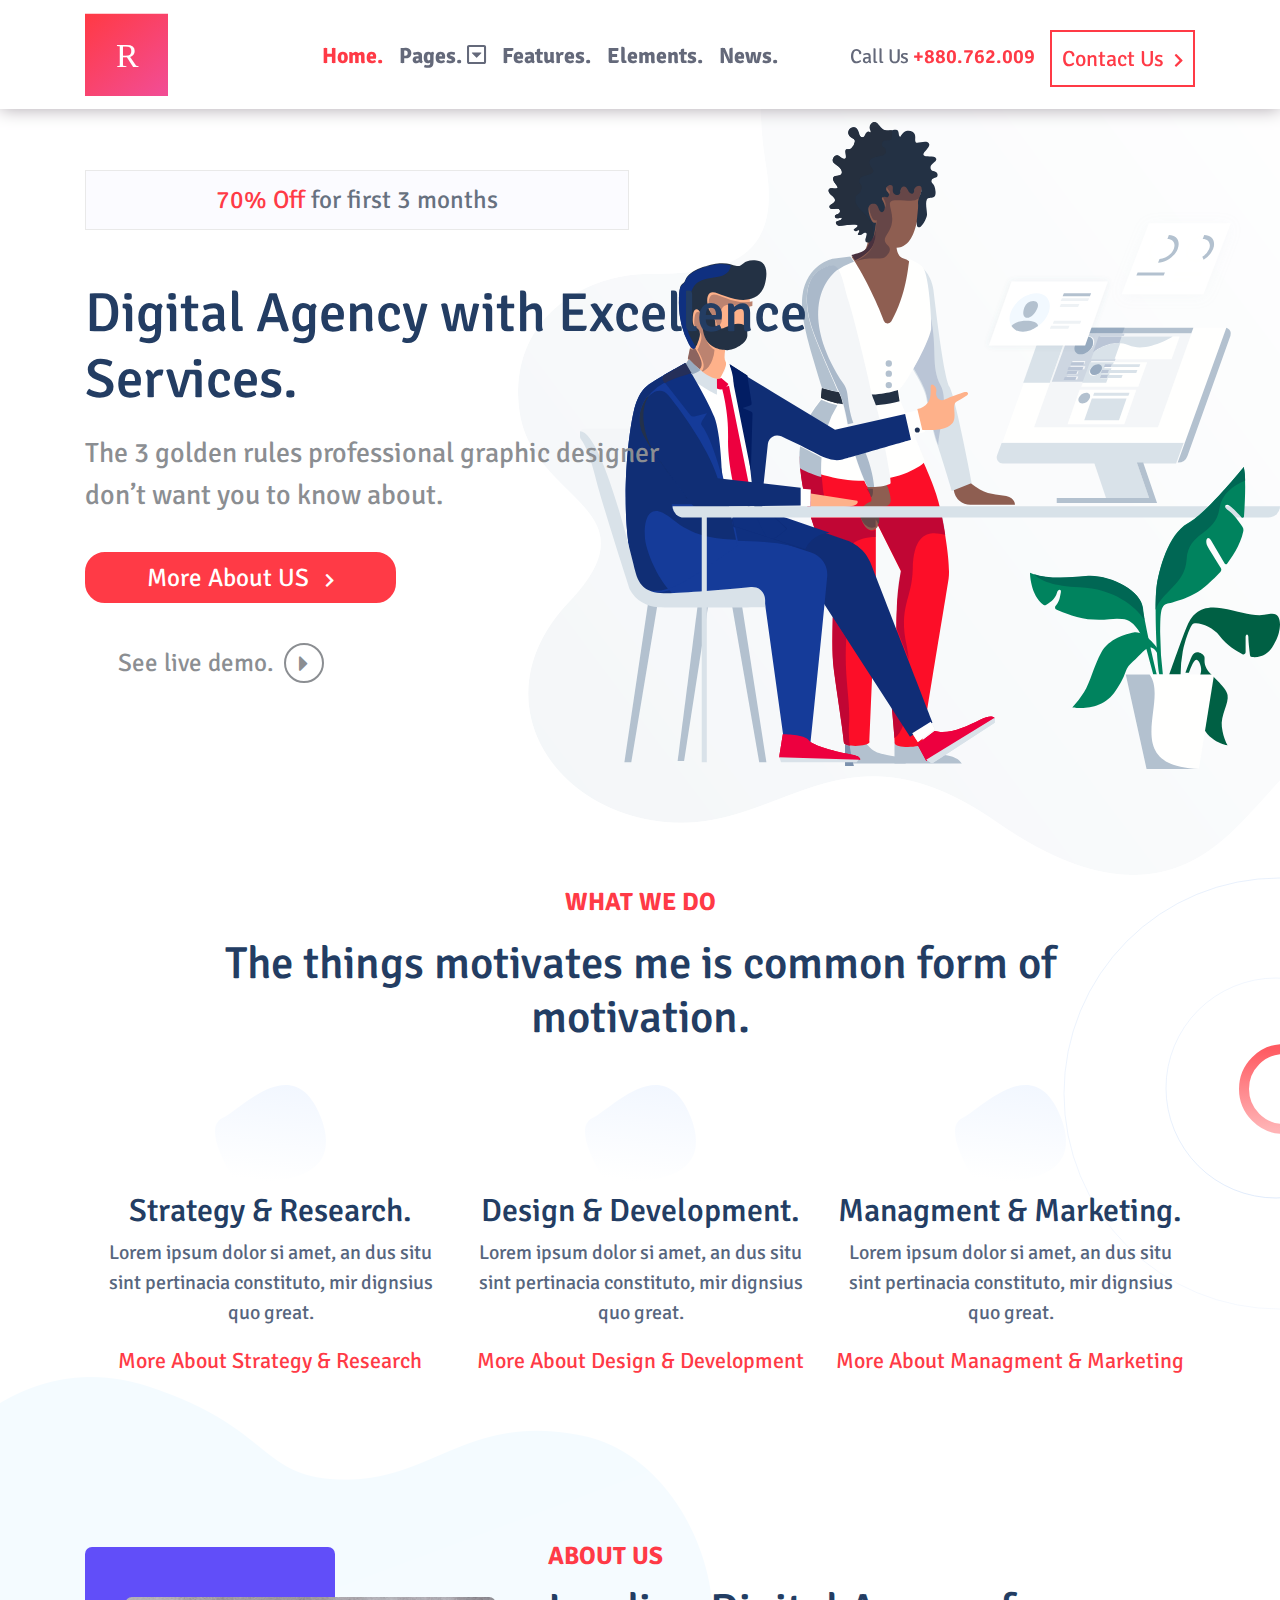
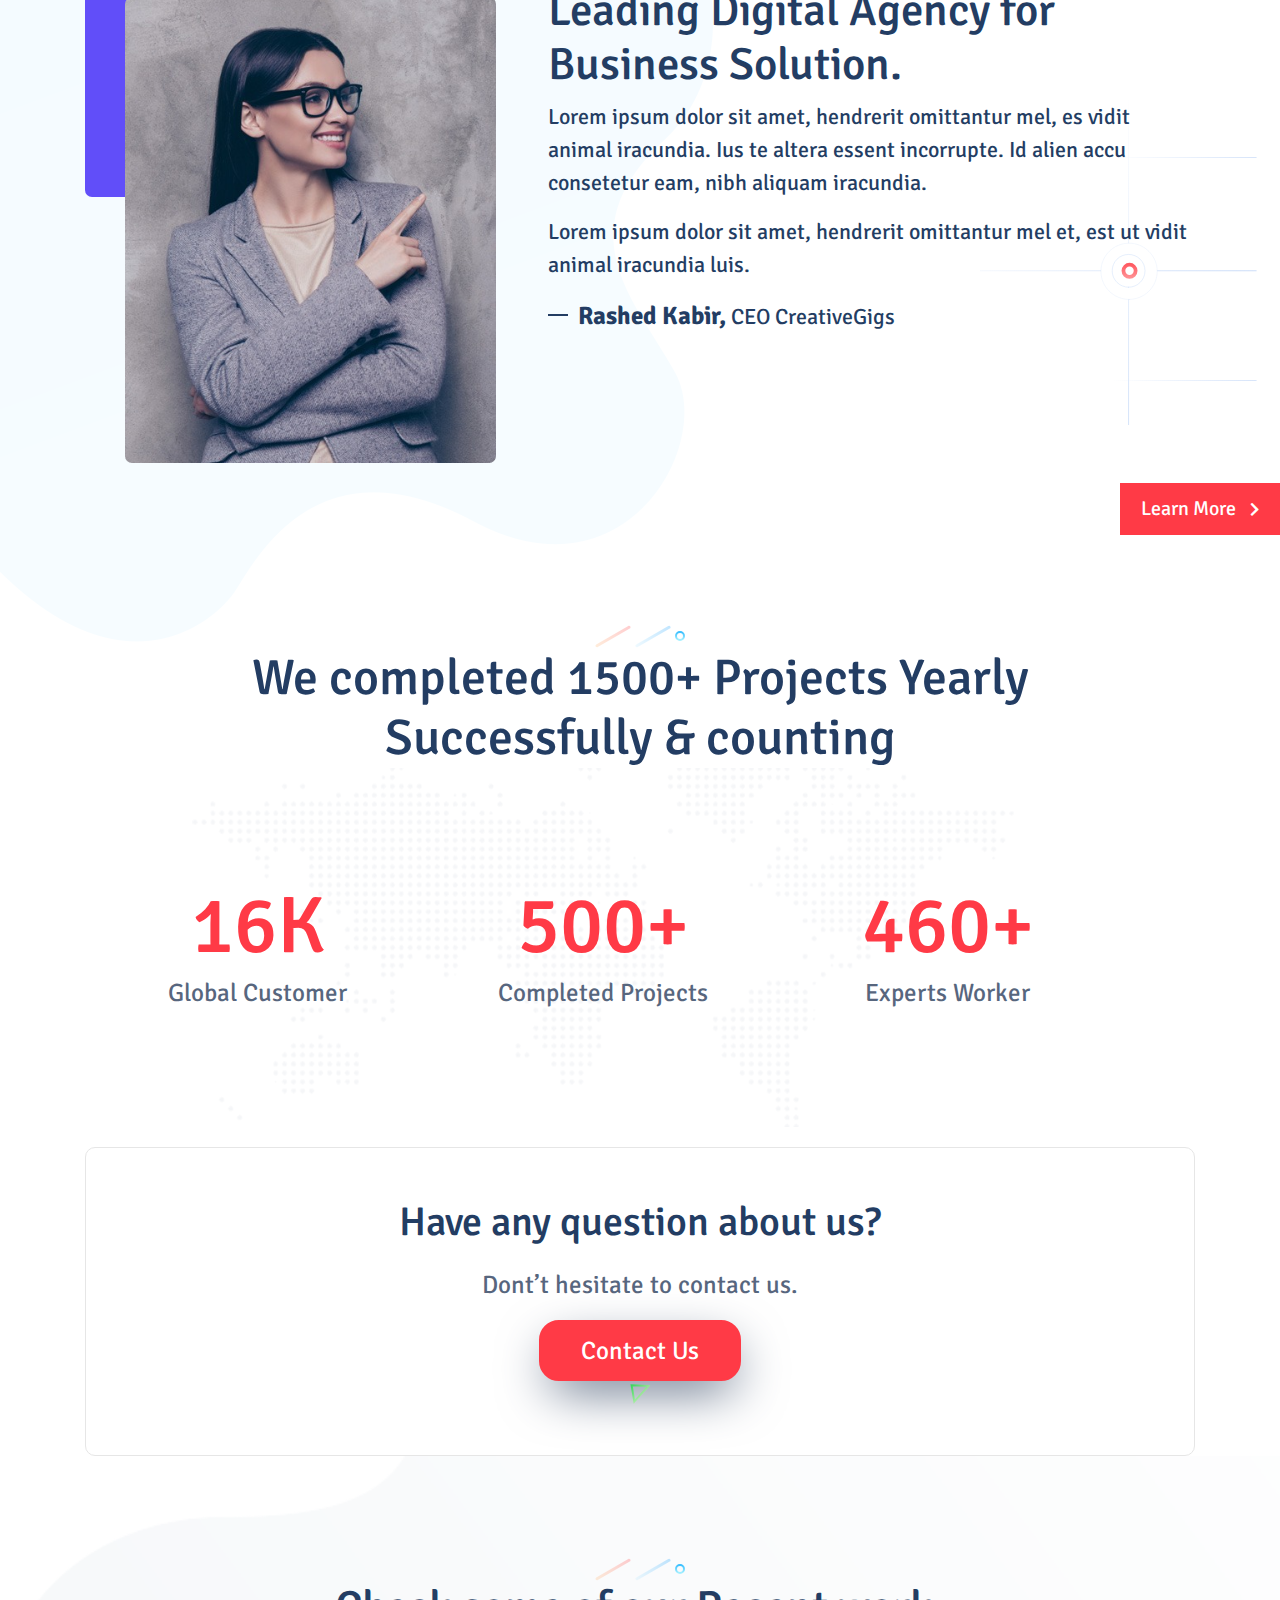
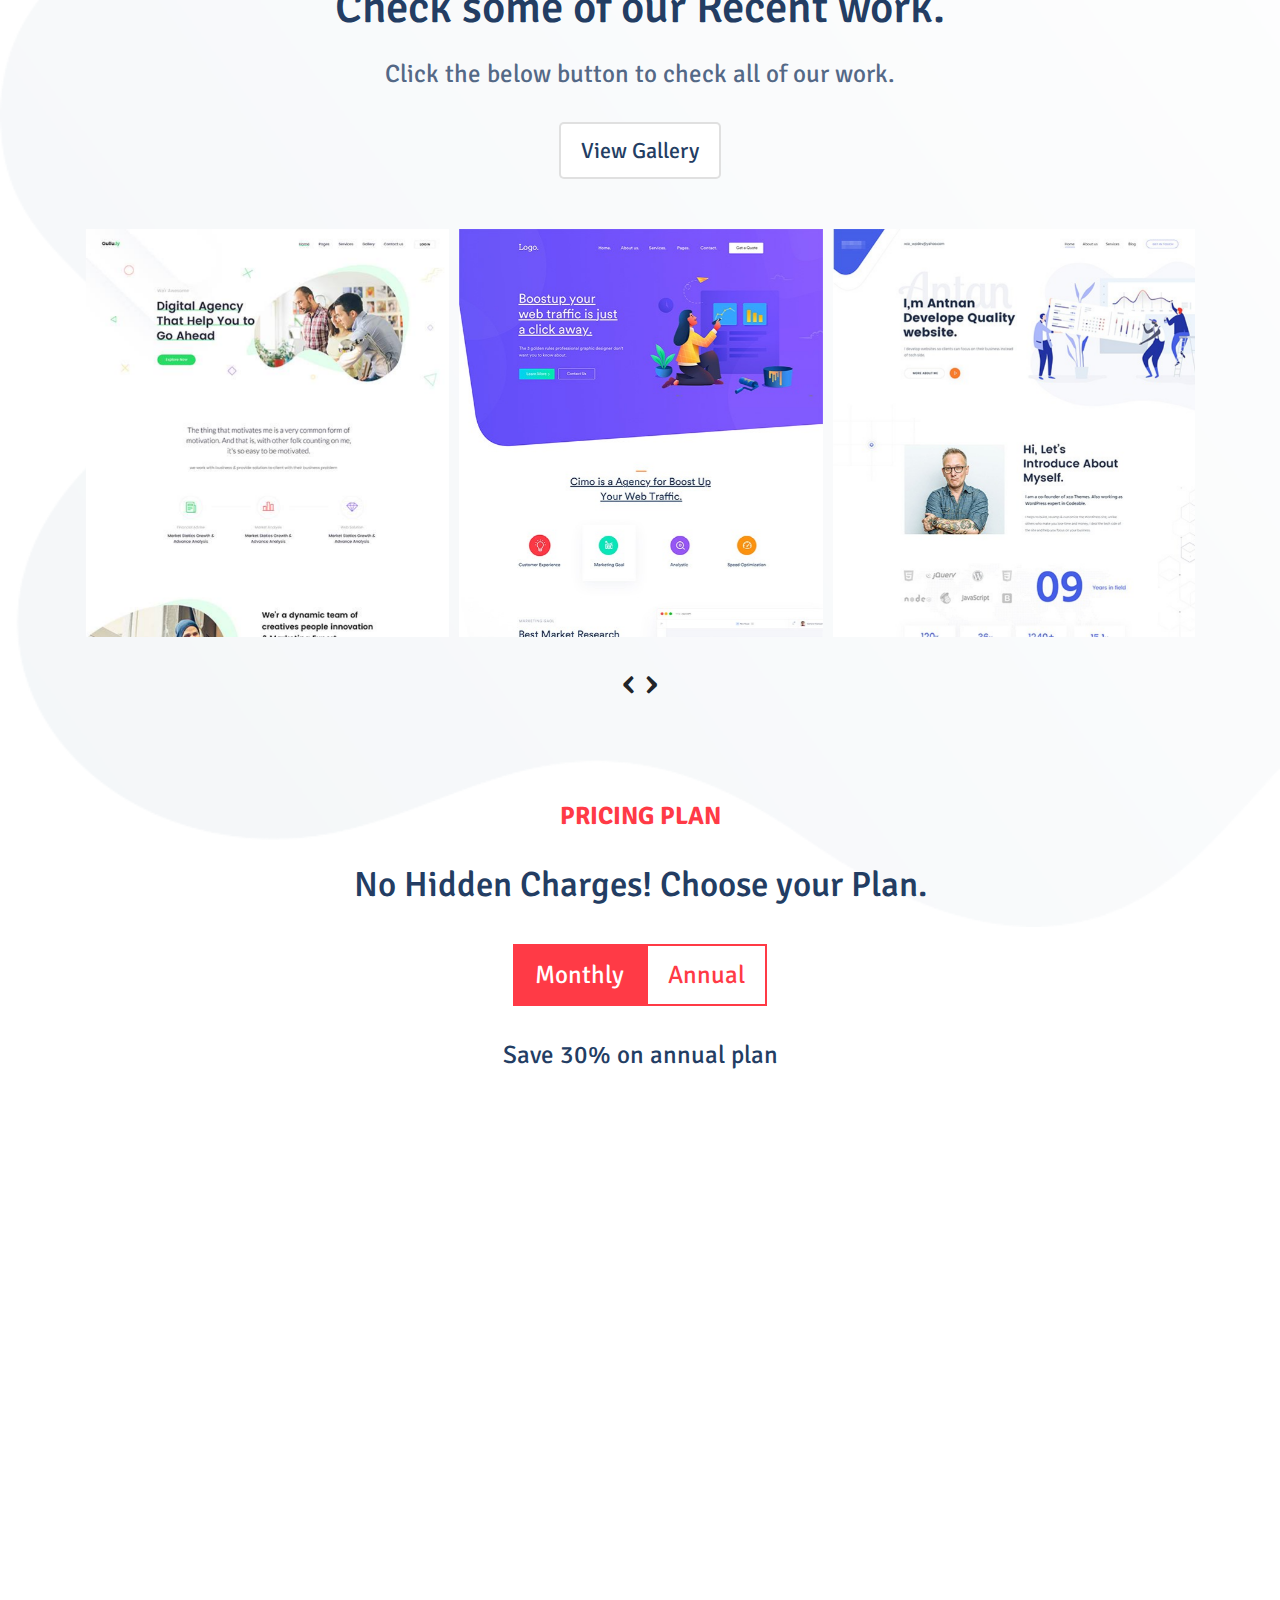
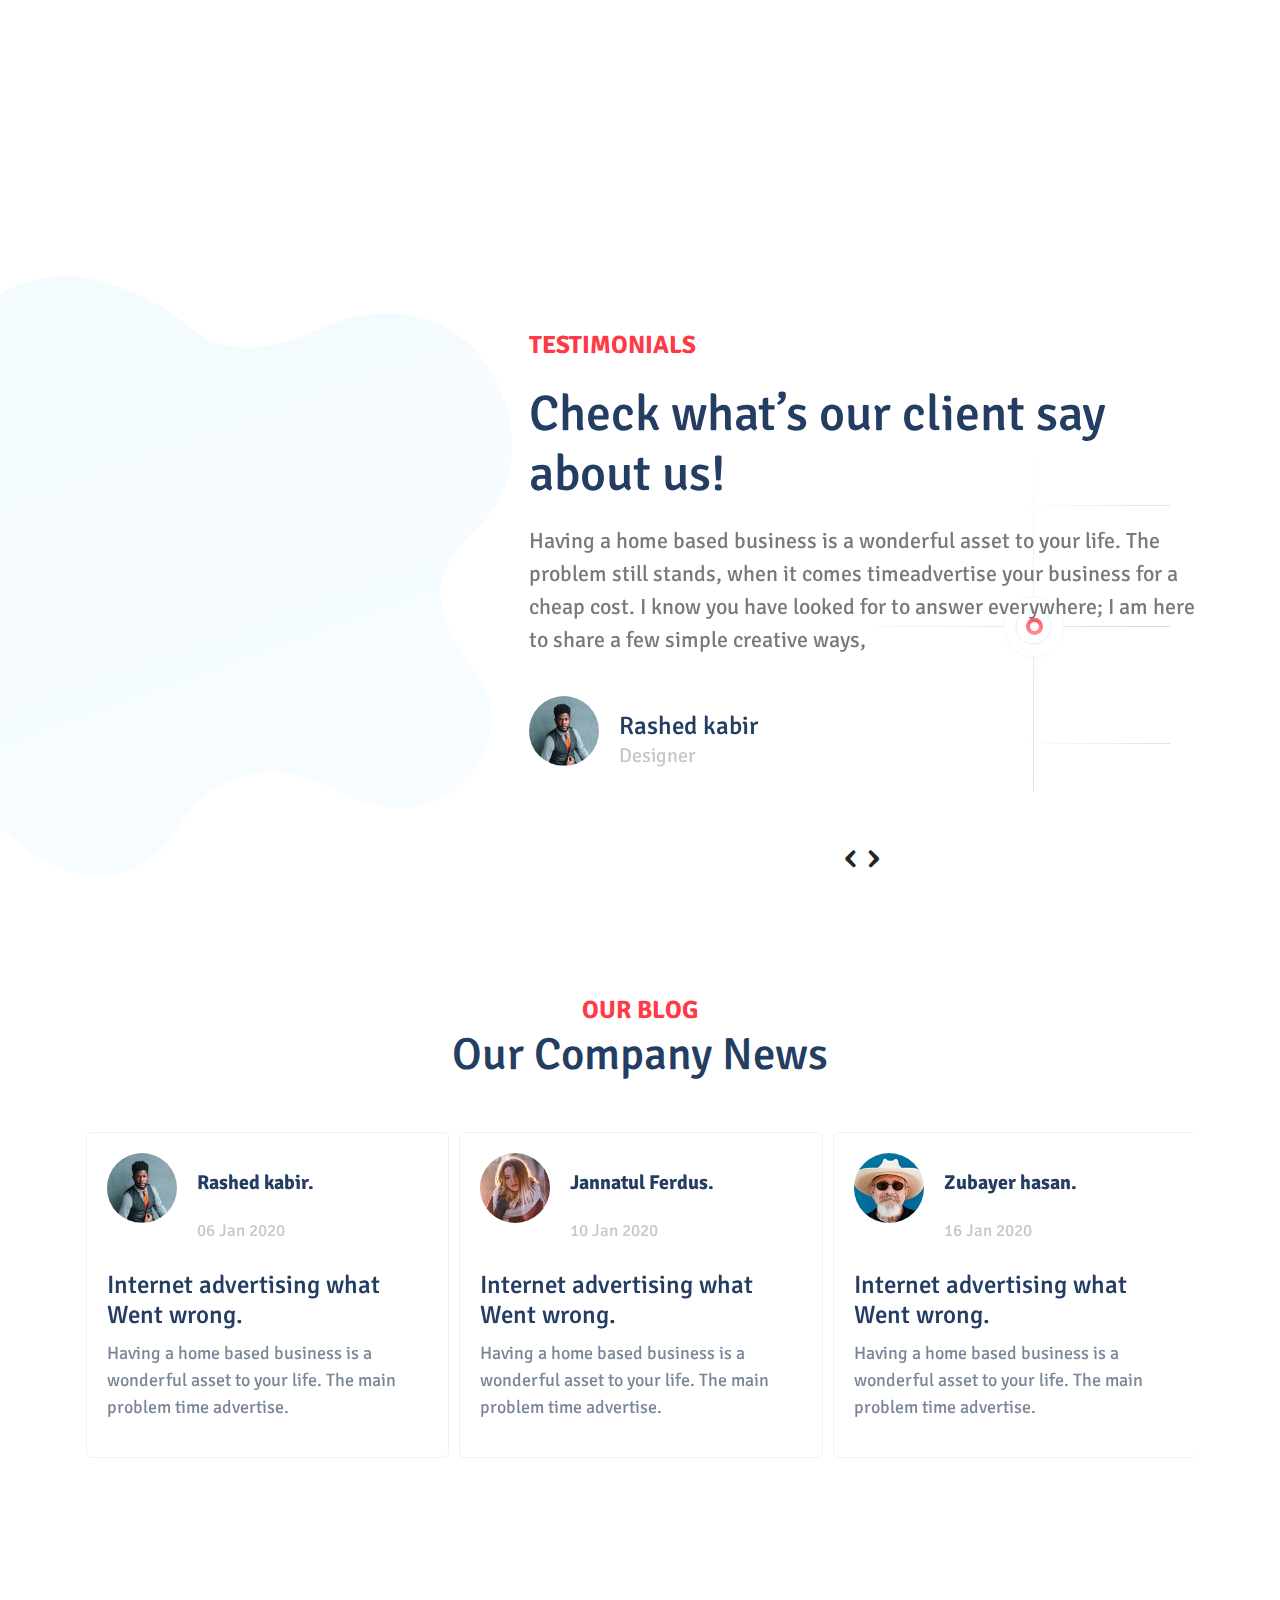
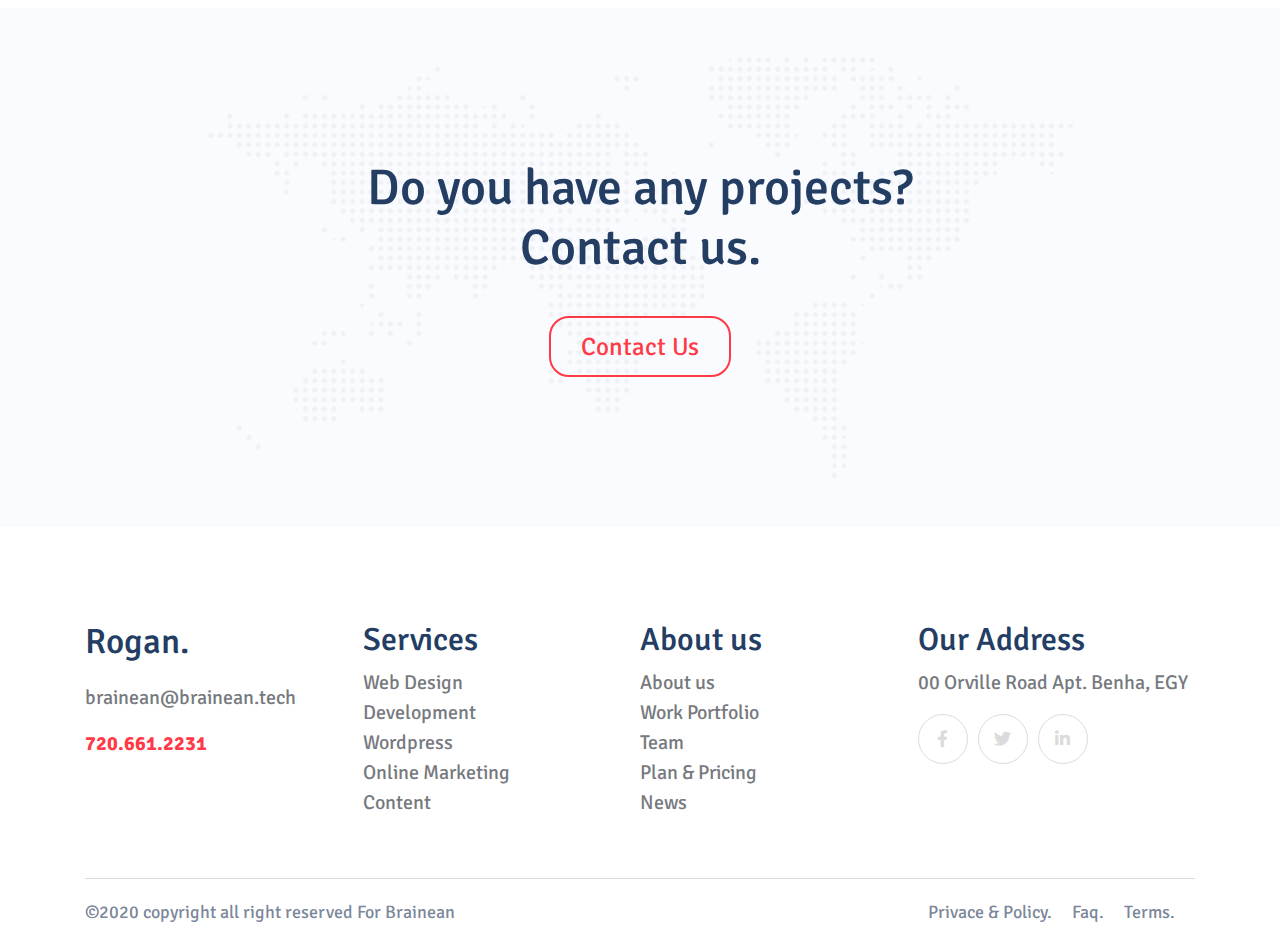
==== commit 8c9a0c44: "Update index.html" ====
--- a/index.html
+++ b/index.html
@@ -34,10 +34,10 @@
                         <a class="nav-link active" href="index.html">Home.</a>
                     </li>
                     <li class="nav-item dropdown">
-                        <a class="nav-link" href="#" id="navbarDropdown" role="button" data-toggle="dropdown" aria-haspopup="true" aria-expanded="false">Pages.</a>
+                        <a class="nav-link" href="#" id="navbarDropdown" role="button" data-toggle="dropdown" aria-haspopup="true" aria-expanded="false">Pages. <i class="far fa-caret-square-down"></i></a>
                         <div class="dropdown-menu" aria-labelledby="navbarDropdown">
+                            <a class="dropdown-item" href="team page.html">Team</a>
                             <a class="dropdown-item" href="about_us.html">About Us</a>
-                            <a class="dropdown-item" href="team page.html">Team</a>
                             <a class="dropdown-item" href="services.html">Services</a>
                             <a class="dropdown-item" href="contact us.html">Contact Us</a>
                         </div>
@@ -505,7 +505,7 @@
                 </div>
                 <div class="footer_div">
                     <h2>Our Address</h2>
-                    <p>00 Orville Road Apt. 728 California, USA</p>
+                    <p>00 Orville Road Apt. Benha, EGY</p>
                     <div class="icons_footer">
                         <i class="fab fa-facebook-f"></i>
                         <i class="fab fa-twitter"></i>
@@ -549,4 +549,4 @@
     </script>
     <script src="JS/main.js"></script>
 </body>
-</html>+</html>
